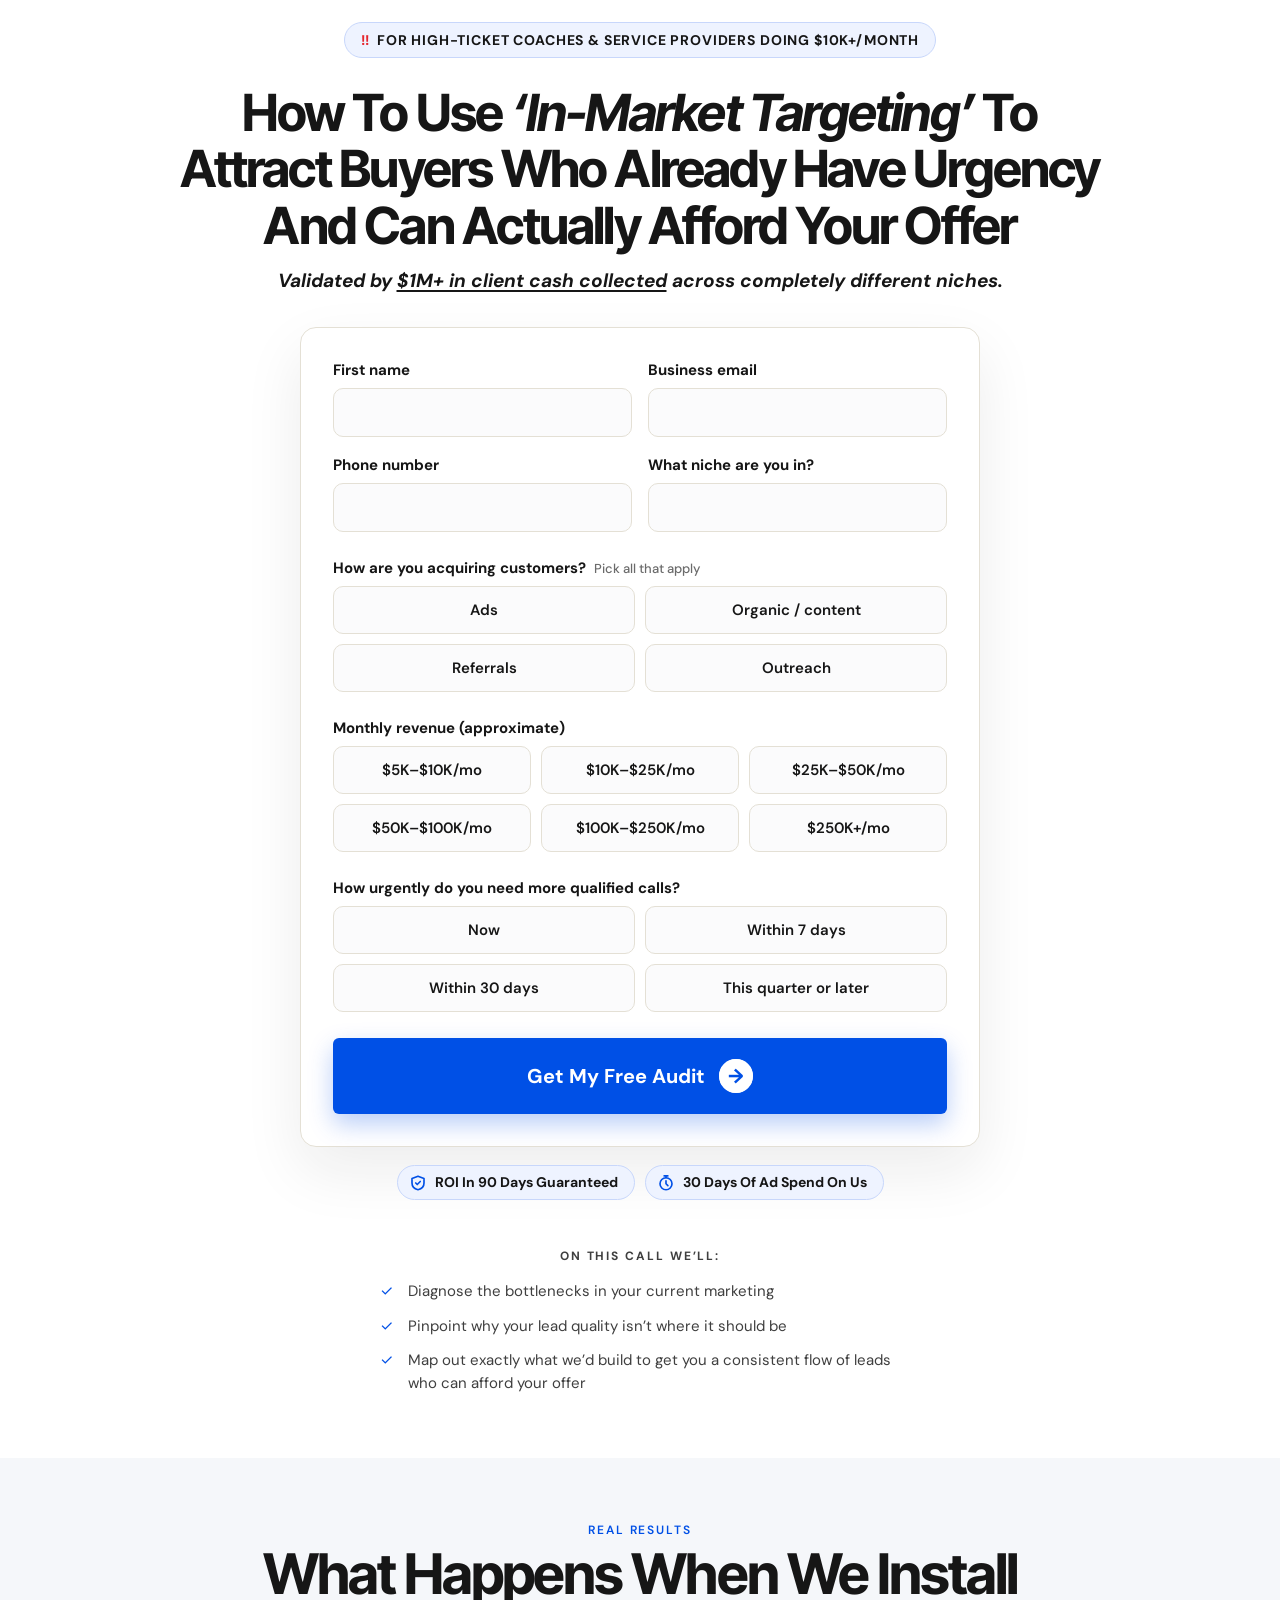
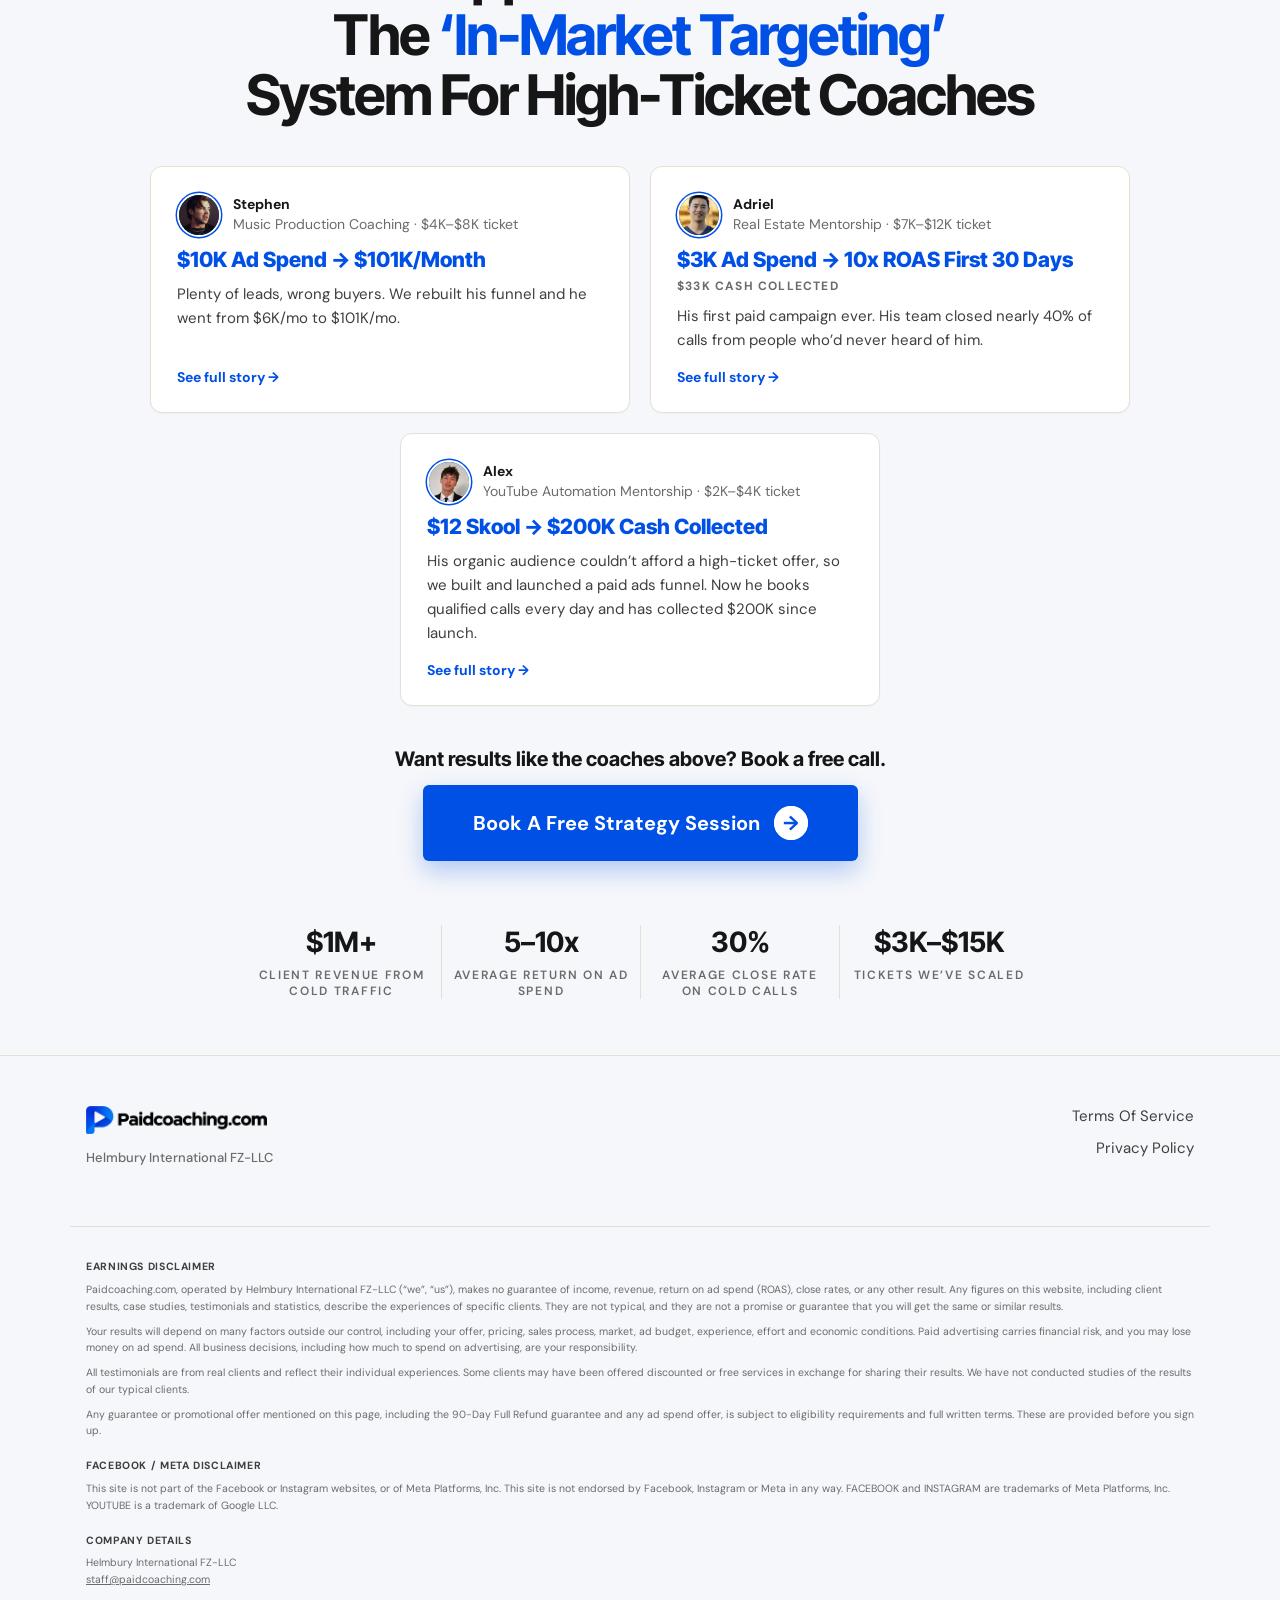
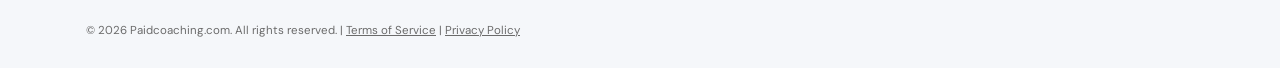
==== audit/index.html @ f78fe681 "New /audit page: headline + native audit form (webhook not wired yet), rest of main page below scrip" ====
<!doctype html>
<html lang="en">
<head>
  <meta charset="utf-8" />
  <meta name="viewport" content="width=device-width, initial-scale=1" />
  <title>Free Funnel Audit | Paidcoaching.com</title>
  <meta name="description" content="We build your entire paid ads funnel. You get calls that close like your organic leads. Your November ad spend is on us." />
  <meta property="og:type" content="website" />
  <meta property="og:url" content="https://www.paidcoaching.com/audit" />
  <meta property="og:site_name" content="Paidcoaching.com" />
  <meta property="og:title" content="Paidcoaching.com" />
  <meta property="og:description" content="We build your entire paid ads funnel. You get calls that close like your organic leads. Your November ad spend is on us." />
  <meta property="og:image" content="https://www.paidcoaching.com/assets/og-image.jpg" />
  <meta property="og:image:width" content="1200" />
  <meta property="og:image:height" content="630" />
  <meta name="twitter:card" content="summary_large_image" />
  <meta name="twitter:title" content="Paidcoaching.com" />
  <meta name="twitter:description" content="We build your entire paid ads funnel. You get calls that close like your organic leads. Your November ad spend is on us." />
  <meta name="twitter:image" content="https://www.paidcoaching.com/assets/og-image.jpg" />
  <link rel="icon" href="/favicon.ico" sizes="any" />
  <link rel="icon" type="image/png" sizes="32x32" href="/assets/favicon-32.png" />
  <link rel="icon" type="image/png" sizes="192x192" href="/assets/favicon-192.png" />
  <link rel="apple-touch-icon" href="/assets/apple-touch-icon.png" />
  <link rel="preconnect" href="https://fonts.googleapis.com" />
  <link rel="preconnect" href="https://fonts.gstatic.com" crossorigin />
  <link href="https://fonts.googleapis.com/css2?family=Figtree:wght@600;700;800;900&family=Inter:wght@400;500;600;700&display=swap" rel="stylesheet" />
  <link rel="stylesheet" href="/styles.css" />
  <link href="https://fonts.googleapis.com/css2?family=Inter+Tight:wght@600;700;800&family=DM+Sans:wght@400;500;600;700&display=swap" rel="stylesheet" />
  <link rel="stylesheet" href="/theme-modern.css" />
  <!-- Meta Pixel Code -->
  <script>
  !function(f,b,e,v,n,t,s)
  {if(f.fbq)return;n=f.fbq=function(){n.callMethod?
  n.callMethod.apply(n,arguments):n.queue.push(arguments)};
  if(!f._fbq)f._fbq=n;n.push=n;n.loaded=!0;n.version='2.0';
  n.queue=[];t=b.createElement(e);t.async=!0;
  t.src=v;s=b.getElementsByTagName(e)[0];
  s.parentNode.insertBefore(t,s)}(window, document,'script',
  'https://connect.facebook.net/en_US/fbevents.js');
  fbq('init', '1433431378940862');
  fbq('track', 'PageView');
  fbq('track', 'ViewContent');
  </script>
  <noscript><img height="1" width="1" style="display:none" src="https://www.facebook.com/tr?id=1433431378940862&ev=PageView&noscript=1"/></noscript>
  <!-- End Meta Pixel Code -->
</head>
<body>
  <div class="stars" aria-hidden="true"></div>


  <main>
    <!-- Hero -->
    <section class="hero section">
      <div class="container container--wide center">
        <span class="badge"><span class="badge__alert" aria-hidden="true">!!</span>For High-Ticket Coaches &amp; Service Providers Doing $10K+/Month</span>
        <h1 class="hero__title">
          How To Use <span class="accent">‘<span class="nowrap">In-Market</span> Targeting’</span> To Attract Buyers Who Already Have Urgency And Can Actually Afford Your&nbsp;Offer
        </h1>
        <p class="hero__sub">Validated by <span class="accent">$1M+ in client cash collected</span> across completely different niches.</p>
        <form class="audit-form" id="audit-form" novalidate>
          <div class="audit-form__grid">
            <label class="field"><span class="field__label">First name</span><input type="text" name="first_name" autocomplete="given-name" required /></label>
            <label class="field"><span class="field__label">Business email</span><input type="email" name="email" autocomplete="email" required /></label>
            <label class="field"><span class="field__label">Phone number</span><input type="tel" name="phone" autocomplete="tel" required /></label>
            <label class="field"><span class="field__label">What niche are you in?</span><input type="text" name="niche" required /></label>
          </div>

          <fieldset class="field field--choices" data-required="checkbox">
            <legend class="field__label">How are you acquiring customers? <span class="field__hint">Pick all that apply</span></legend>
            <div class="choices">
              <label class="choice"><input type="checkbox" name="acquisition" value="Ads" /><span>Ads</span></label>
              <label class="choice"><input type="checkbox" name="acquisition" value="Organic / content" /><span>Organic / content</span></label>
              <label class="choice"><input type="checkbox" name="acquisition" value="Referrals" /><span>Referrals</span></label>
              <label class="choice"><input type="checkbox" name="acquisition" value="Outreach" /><span>Outreach</span></label>
            </div>
          </fieldset>

          <fieldset class="field field--choices" data-required="radio">
            <legend class="field__label">Monthly revenue (approximate)</legend>
            <div class="choices choices--3">
              <label class="choice"><input type="radio" name="monthly_revenue" value="$5K–$10K/mo" /><span>$5K–$10K/mo</span></label>
              <label class="choice"><input type="radio" name="monthly_revenue" value="$10K–$25K/mo" /><span>$10K–$25K/mo</span></label>
              <label class="choice"><input type="radio" name="monthly_revenue" value="$25K–$50K/mo" /><span>$25K–$50K/mo</span></label>
              <label class="choice"><input type="radio" name="monthly_revenue" value="$50K–$100K/mo" /><span>$50K–$100K/mo</span></label>
              <label class="choice"><input type="radio" name="monthly_revenue" value="$100K–$250K/mo" /><span>$100K–$250K/mo</span></label>
              <label class="choice"><input type="radio" name="monthly_revenue" value="$250K+/mo" /><span>$250K+/mo</span></label>
            </div>
          </fieldset>

          <fieldset class="field field--choices" data-required="radio">
            <legend class="field__label">How urgently do you need more qualified calls?</legend>
            <div class="choices">
              <label class="choice"><input type="radio" name="urgency" value="Now" /><span>Now</span></label>
              <label class="choice"><input type="radio" name="urgency" value="Within 7 days" /><span>Within 7 days</span></label>
              <label class="choice"><input type="radio" name="urgency" value="Within 30 days" /><span>Within 30 days</span></label>
              <label class="choice"><input type="radio" name="urgency" value="This quarter or later" /><span>This quarter or later</span></label>
            </div>
          </fieldset>

          <p class="audit-form__error" role="alert" hidden></p>
          <button class="cta audit-form__submit" type="submit">Get My Free Audit <span class="cta__arrow">→</span></button>
        </form>
        <div class="audit-done" id="audit-done" hidden>
          <span class="promise__icon" aria-hidden="true"><svg viewBox="0 0 24 24"><path d="M20 6 9 17l-5-5"/></svg></span>
          <h2 class="h2">Got it, thanks!</h2>
          <p class="lead">We’ve received your answers and will be in touch shortly.</p>
        </div>

        <div class="pill-row">
          <p class="guarantee-pill"><svg viewBox="0 0 24 24" aria-hidden="true"><path d="M12 3 4 6v6c0 5 3.5 8 8 9 4.5-1 8-4 8-9V6z"/><path d="m9 12 2 2 4-4"/></svg><span>ROI In 90 Days Guaranteed</span></p>
          <p class="guarantee-pill"><svg viewBox="0 0 24 24" aria-hidden="true"><circle cx="12" cy="13" r="8"/><path d="M12 9v4l2.5 2.5M9.5 2.5h5M12 2.5V5"/></svg><span>30 Days Of Ad Spend On Us</span></p>
        </div>
        <div class="oncall">
          <p class="oncall__title">On This Call We’ll:</p>
          <ul>
            <li>Diagnose the bottlenecks in your current marketing</li>
            <li>Pinpoint why your lead quality isn’t where it should be</li>
            <li>Map out exactly what we’d build to get you a consistent flow of leads who can afford your offer</li>
          </ul>
        </div>
      </div>
    </section>

    <!-- Client results: summary cards, full story opens in a popup -->
    <section class="section">
      <div class="container center">
        <p class="eyebrow eyebrow--blue">Real Results</p>
        <h2 class="h2" style="text-wrap: balance">What Happens When We Install The <span class="accent">‘<span class="nowrap">In-Market</span> Targeting’</span> System For High-Ticket Coaches</h2>
        <div class="stories" id="results"></div>
        <p class="hero__ask">Want results like the coaches above? Book a free call.</p>
        <a class="cta js-cta" href="#apply">Book A Free Strategy Session <span class="cta__arrow">→</span></a>
      </div>
    </section>

    <!-- Proof numbers -->
    <section class="section section--stats">
      <div class="container center">
        <div class="team-stats team-stats--bottom">
          <div><strong>$1M+</strong><span>Client revenue from cold traffic</span></div>
          <div><strong>5–10x</strong><span>Average return on ad spend</span></div>
          <div><strong>30%</strong><span>Average close rate on cold calls</span></div>
          <div><strong>$3K–$15K</strong><span>Tickets we’ve scaled</span></div>
        </div>
      </div>
    </section>
  </main>

  <footer class="footer">
    <div class="container container--wide footer__inner">
      <div class="footer__brand">
        <a class="brand" href="/">
          <img class="brand__logo" src="/assets/logo.png" alt="Paidcoaching.com" width="776" height="120" />
        </a>
        <p class="footer__company">Helmbury International FZ-LLC</p>
      </div>
      <nav class="footer__links">
        <a href="/tos">Terms Of Service</a>
        <a href="/pp">Privacy Policy</a>
      </nav>
    </div>
    <div class="container container--wide footer__legal">
      <h4>Earnings Disclaimer</h4>
      <p>Paidcoaching.com, operated by Helmbury International FZ-LLC (“we”, “us”), makes no guarantee of income, revenue, return on ad spend (ROAS), close rates, or any other result. Any figures on this website, including client results, case studies, testimonials and statistics, describe the experiences of specific clients. They are not typical, and they are not a promise or guarantee that you will get the same or similar results.</p>
      <p>Your results will depend on many factors outside our control, including your offer, pricing, sales process, market, ad budget, experience, effort and economic conditions. Paid advertising carries financial risk, and you may lose money on ad spend. All business decisions, including how much to spend on advertising, are your responsibility.</p>
      <p>All testimonials are from real clients and reflect their individual experiences. Some clients may have been offered discounted or free services in exchange for sharing their results. We have not conducted studies of the results of our typical clients.</p>
      <p>Any guarantee or promotional offer mentioned on this page, including the 90-Day Full Refund guarantee and any ad spend offer, is subject to eligibility requirements and full written terms. These are provided before you sign up.</p>
      <h4>Facebook / Meta Disclaimer</h4>
      <p>This site is not part of the Facebook or Instagram websites, or of Meta Platforms, Inc. This site is not endorsed by Facebook, Instagram or Meta in any way. FACEBOOK and INSTAGRAM are trademarks of Meta Platforms, Inc. YOUTUBE is a trademark of Google LLC.</p>
      <h4>Company details</h4>
      <p>Helmbury International FZ-LLC<br /><a href="mailto:staff@paidcoaching.com">staff@paidcoaching.com</a></p>
    </div>
    <p class="container container--wide footer__copy">© <span id="year">2026</span> Paidcoaching.com. All rights reserved. | <a href="/tos">Terms of Service</a> | <a href="/pp">Privacy Policy</a></p>
  </footer>

  <!-- Client story popup -->
  <div class="story-modal" id="story-modal" aria-hidden="true" role="dialog" aria-label="Client story">
    <div class="story-modal__panel">
      <button class="story-modal__close" type="button" aria-label="Close">✕</button>
      <div class="story-modal__body" id="story-body"></div>
    </div>
  </div>

  <script src="/script.js"></script>
  <script src="/audit/audit.js"></script>
</body>
</html>
---- styles.css ----
:root {
  /* Colourway */
  --blue: #0050e6;     /* Logo blue  – accents, buttons, highlights */
  --mist: #f7f3e3;     /* Ivory Mist – cards and panels */
  --platinum: #ecf0f1; /* Platinum   – rows, secondary surfaces, footer */
  --ivory: #fffcf5;    /* page background (warm ivory) */
  --black: #111111;
  --white: #ffffff;

  --text: var(--black);
  --muted: rgba(17, 17, 17, 0.72);
  --muted-2: rgba(17, 17, 17, 0.86);
  --line: rgba(17, 17, 17, 0.1);
  --line-2: rgba(17, 17, 17, 0.16);
  --radius: 18px;
  --heading: "Figtree", system-ui, sans-serif;
  --body: "Inter", system-ui, sans-serif;
}

* { box-sizing: border-box; }
html { scroll-behavior: smooth; }
body {
  margin: 0;
  font-family: var(--body);
  color: var(--text);
  background:
    radial-gradient(1200px 900px at 100% 85%, rgba(236, 240, 241, 0.9), transparent 60%),
    var(--ivory);
  background-attachment: fixed;
  -webkit-font-smoothing: antialiased;
  overflow-x: hidden;
}
img { max-width: 100%; display: block; }
a { color: inherit; text-decoration: none; }
h1, h2, h3 { font-family: var(--heading); margin: 0; letter-spacing: -0.01em; }
p { margin: 0; }

.stars { position: fixed; inset: 0; pointer-events: none; z-index: 0; }
.stars span { position: absolute; width: 2px; height: 2px; border-radius: 50%; background: rgba(0, 80, 230, 0.18); }
main, .footer { position: relative; z-index: 1; }

.container { width: 100%; max-width: 1110px; margin: 0 auto; padding: 0 16px; }
.container--wide { max-width: 1140px; }
.container--mid { max-width: 870px; }
.container--narrow { max-width: 652px; }
.center { text-align: center; }
.accent { color: var(--blue); }

.section { padding: 64px 0 56px; }
.h2 { font-size: clamp(32px, 5vw, 56px); font-weight: 800; line-height: 1.08; }
.lead { color: var(--muted); font-size: 17px; line-height: 1.6; max-width: 760px; margin: 18px auto 0; }

/* Top bar */
.topbar { position: relative; z-index: 2; background: var(--white); color: var(--black); border-bottom: 1px solid var(--line); }
.topbar__inner { max-width: 1140px; margin: 0 auto; padding: 18px 16px; display: flex; align-items: center; justify-content: space-between; gap: 16px; }
.brand { display: inline-flex; align-items: center; gap: 10px; font-weight: 500; font-size: 18px; }
.brand__logo { height: 32px; width: auto; }
.footer .brand__logo { height: 28px; }
.brand__icon { width: 22px; height: 24px; border-radius: 5px; background: var(--blue); display: grid; place-items: center; flex: none; }
.brand__icon svg { width: 14px; height: 14px; fill: var(--white); }
.rating { display: flex; align-items: center; gap: 10px; font-size: 14px; font-weight: 500; }
.stars-row { color: var(--blue); letter-spacing: 1px; font-size: 18px; }

/* Buttons */
.cta {
  display: inline-flex; align-items: center; gap: 14px;
  margin-top: 36px; padding: 22px 36px;
  background: var(--blue);
  color: var(--white); font-family: var(--heading); font-weight: 700; font-size: 18px;
  border-radius: 8px; border: 2px solid var(--black);
  box-shadow: 4px 4px 0 var(--black);
  transition: transform 0.15s ease, box-shadow 0.15s ease;
}
.cta:hover { transform: translate(-2px, -2px); box-shadow: 6px 6px 0 var(--black); }
.cta__arrow { font-size: 20px; line-height: 1; }
.cta--white { background: var(--white); color: var(--black); margin-top: 32px; }

/* Hero */
.hero { padding-top: 48px; }
.badge { display: inline-block; background: var(--blue); color: var(--white); padding: 10px 14px; border-radius: 4px; font-family: var(--heading); font-weight: 700; font-size: 16px; }
.hero__title { margin: 28px auto 0; font-size: clamp(32px, 4.6vw, 54px); font-weight: 800; line-height: 1.12; max-width: 980px; text-wrap: balance; }
.ticks { list-style: none; padding: 0; margin: 40px auto 0; max-width: 920px; display: flex; flex-wrap: wrap; justify-content: center; gap: 18px 42px; color: var(--muted-2); font-size: 18px; }
.ticks li { display: inline-flex; align-items: center; gap: 14px; }
.ticks li::before { content: "✓"; display: grid; place-items: center; width: 22px; height: 22px; border-radius: 50%; background: var(--blue); color: var(--white); font-size: 12px; font-weight: 700; }

.hero__sub { max-width: 760px; margin: 20px auto 0; font-size: 19px; line-height: 1.55; color: var(--muted-2); }
.hero__offer { display: flex; flex-wrap: wrap; justify-content: center; align-items: center; gap: 10px; margin-top: 36px; }
.hero__offer .cohort { margin: 0; }
.hero__offer + .vsl { margin-top: 20px; }
.bonus { margin: 0; padding: 10px 18px; border-radius: 999px; background: var(--blue); color: var(--white); font-size: 15px; font-weight: 500; }
.bonus strong { font-weight: 800; }
.cohort { display: inline-flex; align-items: center; gap: 10px; margin: 40px auto 0; padding: 10px 18px; border: 1.5px solid var(--blue); border-radius: 999px; background: var(--white); color: var(--black); font-weight: 700; font-size: 15px; }
.cohort__dot { width: 9px; height: 9px; border-radius: 50%; background: var(--blue); box-shadow: 0 0 0 4px rgba(0, 80, 230, 0.18); animation: cohort-pulse 1.6s ease-in-out infinite; }
@keyframes cohort-pulse { 50% { box-shadow: 0 0 0 7px rgba(0, 80, 230, 0); } }
.cohort + .vsl { margin-top: 20px; }
.vsl { position: relative; max-width: 790px; margin: 48px auto 0; aspect-ratio: 16 / 9; border-radius: 14px; overflow: hidden; background: var(--platinum) center/cover; border: 2px solid var(--black); box-shadow: 0 30px 80px rgba(17, 17, 17, 0.15); }
.vsl video { width: 100%; height: 100%; object-fit: cover; display: block; }
.vsl__overlay {
  position: absolute; left: 50%; top: 50%; transform: translate(-50%, -50%);
  width: min(356px, 70%); padding: 22px 16px 8px;
  display: flex; flex-direction: column; align-items: center; gap: 8px;
  background: rgba(0, 80, 230, 0.92); border: 2px solid var(--white); border-radius: 4px;
  color: var(--white); font-family: Arial, Helvetica, sans-serif; font-weight: 700; cursor: pointer;
}
.vsl__overlay-title { font-size: clamp(15px, 2.4vw, 21px); }
.vsl__overlay-cta { font-size: clamp(16px, 2.6vw, 22px); }
.vsl__icon { width: clamp(56px, 13vw, 100px); height: auto; color: var(--white); }
.vsl.is-unmuted .vsl__overlay { display: none; }
.vsl--embed { aspect-ratio: auto; background: #000; }
.vsl--embed vturb-smartplayer { max-width: none !important; }
.vsl--embed .thumbnail { padding-top: 56.25% !important; }

/* Desktop hero: 3-line headline and everything (incl. button) above the fold */
@media (min-width: 761px) {
  .hero { padding-top: 22px; padding-bottom: 40px; }
  .hero .badge { font-size: 14px; padding: 7px 12px; }
  .hero__title { margin-top: 26px; max-width: 1120px; font-size: clamp(36px, 4vw, 56px); line-height: 1.1; }
  .hero__sub { margin-top: 14px; max-width: 940px; font-size: 19px; line-height: 1.5; }
  .hero__offer { margin-top: 14px; }
  .bonus { padding: 7px 16px; font-size: 14px; }
  .hero .hero__offer + .vsl { margin-top: 16px; }
  .hero .hero__sub + .vsl { margin-top: 32px; }
  .hero .vsl { width: min(980px, max(330px, calc((100svh - 555px) * 16 / 9))); max-width: 100%; box-shadow: 0 18px 50px rgba(17, 17, 17, 0.12); }
  .hero .cta { margin-top: 16px; padding: 15px 30px; font-size: 17px; }
}

/* Hero guarantee + "on this call" */
@media (min-width: 761px) { .guarantee { max-width: none; white-space: nowrap; } }
.guarantee { display: flex; width: fit-content; align-items: center; gap: 10px; max-width: 760px; margin: 18px auto 0; padding: 10px 18px; border: 1px solid rgba(0, 80, 230, 0.35); border-radius: 999px; background: var(--mist); font-size: 14px; line-height: 1.4; color: var(--black); text-align: left; }
.guarantee strong { font-weight: 800; }
.guarantee__plus { color: var(--muted); font-weight: 700; }
.guarantee svg { flex: none; width: 18px; height: 18px; fill: none; stroke: var(--blue); stroke-width: 2; stroke-linecap: round; stroke-linejoin: round; }
.oncall { max-width: 680px; margin: 22px auto 0; padding: 22px 28px; background: var(--white); border: 1px solid var(--line-2); border-radius: 14px; box-shadow: 6px 6px 0 rgba(0, 80, 230, 0.12); text-align: left; }
.oncall__title { text-align: center; font-size: 13px; font-weight: 700; letter-spacing: 0.14em; text-transform: uppercase; color: var(--muted); margin-bottom: 14px; }
.oncall ul { list-style: none; margin: 0; padding: 0; display: grid; gap: 10px; }
.oncall li { position: relative; padding-left: 28px; font-size: 16px; line-height: 1.5; color: var(--muted-2); }
.oncall li::before { content: "✓"; position: absolute; left: 0; top: 0; color: var(--blue); font-weight: 800; }
@media (max-width: 760px) {
  .hero .badge { white-space: normal; max-width: 100%; line-height: 1.35; }
  .guarantee { border-radius: 999px; padding: 8px 11px; gap: 4px; font-size: min(12.5px, 2.6vw); line-height: 1.3; letter-spacing: -0.015em; margin-top: 14px; max-width: 100%; white-space: nowrap; }
  .guarantee svg { width: min(15px, 3.6vw); height: min(15px, 3.6vw); }
}
@media (max-width: 380px) {
  .guarantee { padding: 7px 9px; gap: 3px; }
  .oncall { padding: 18px 16px; margin-top: 16px; }
  .oncall li { font-size: 14px; }
}

/* Client results: summary cards */
.stories { display: grid; grid-template-columns: 1fr 1fr; gap: 20px; max-width: 980px; margin: 40px auto 0; }
.story { display: flex; flex-direction: column; align-items: flex-start; gap: 10px; padding: 26px; text-align: left; font: inherit; color: inherit; background: var(--mist); border: 1px solid var(--line-2); border-top: 3px solid var(--blue); border-radius: 16px; cursor: pointer; transition: transform 0.15s ease, box-shadow 0.15s ease; }
.story:hover { transform: translateY(-3px); box-shadow: 0 16px 40px rgba(17, 17, 17, 0.1); }
.story__head { display: flex; align-items: center; gap: 12px; }
.story__pfp { position: relative; flex: none; width: 44px; height: 44px; border-radius: 50%; overflow: hidden; display: grid; place-items: center; background: var(--blue); color: var(--white); font-family: var(--heading); font-weight: 800; border: 2px solid var(--white); box-shadow: 0 0 0 1.5px var(--blue); }
.story__pfp img { position: absolute; inset: 0; width: 100%; height: 100%; object-fit: cover; }
.story__who { line-height: 1.4; }
.story__who { font-size: 14px; color: var(--muted); }
.story__who strong { color: var(--black); font-weight: 700; }
.story__metric { font-family: var(--heading); font-size: 26px; font-weight: 800; line-height: 1.2; color: var(--blue); }
.story__sub { margin-top: -4px; font-size: 12px; font-weight: 700; letter-spacing: 0.1em; text-transform: uppercase; color: var(--muted); }
.story__blurb { font-size: 15px; line-height: 1.6; color: var(--muted-2); }
.story__more { margin-top: auto; padding-top: 6px; font-size: 14px; font-weight: 700; color: var(--blue); }
.story:hover .story__more { text-decoration: underline; }

/* Client story popup */
.story-modal { position: fixed; inset: 0; z-index: 90; display: grid; place-items: center; padding: 24px; background: rgba(17, 17, 17, 0.6); backdrop-filter: blur(4px); visibility: hidden; opacity: 0; transition: opacity 0.2s ease, visibility 0.2s; }
.story-modal.is-open { visibility: visible; opacity: 1; }
.story-modal__panel { position: relative; width: min(1040px, 100%); max-height: 92vh; overflow-y: auto; background: var(--mist); border-radius: 18px; box-shadow: 0 30px 80px rgba(17, 17, 17, 0.35); }
.story-modal__close { position: sticky; top: 12px; float: right; margin: 12px 12px 0 0; z-index: 2; width: 38px; height: 38px; border-radius: 50%; border: 0; background: var(--black); color: var(--white); font-size: 16px; cursor: pointer; }
.story-modal__body .result { padding: 40px; text-align: center; }
.story-modal__body .result .cta { margin-top: 30px; }
@media (max-width: 760px) {
  .stories { grid-template-columns: 1fr; gap: 14px; margin-top: 28px; }
  .story { padding: 20px 18px; }
  .story__metric { font-size: 22px; }
  .story__blurb { font-size: 14px; }
  .story-modal { padding: 0; }
  .story-modal__panel { max-height: 100%; height: 100%; border-radius: 0; }
  .story-modal__body .result { padding: 20px 16px 28px; }
}

/* Paid vs organic results */
.results { display: grid; gap: 28px; margin: 52px auto 0; max-width: 1040px; }
.result { padding: 40px; }
.result__pill { display: inline-block; padding: 12px 24px; border: 1.5px solid var(--blue); border-radius: 999px; color: var(--blue); background: var(--white); font-size: 19px; font-weight: 800; }
.result__tags { list-style: none; padding: 0; margin: 16px 0 0; display: flex; flex-wrap: wrap; justify-content: center; gap: 8px; }
.result__tags li { padding: 6px 12px; border-radius: 999px; background: var(--white); border: 1px solid var(--line-2); font-size: 13px; font-weight: 600; }
.result__pair { display: grid; grid-template-columns: 1fr 1fr; gap: 14px; margin-top: 30px; }
.result__side { display: flex; flex-direction: column; gap: 12px; }
.result__text { flex: 1; margin: 0; padding: 18px 20px; text-align: left; background: var(--white); border: 1px solid var(--line-2); border-radius: 12px; color: var(--muted-2); font-size: 15px; line-height: 1.65; }
.result__text strong { color: var(--black); }
.result__img { position: relative; margin: 0; aspect-ratio: 16 / 10; border-radius: 12px; overflow: hidden; background: linear-gradient(135deg, var(--platinum), var(--white)); border: 1px solid var(--line-2); display: grid; place-items: center; }
.result__img img { position: absolute; inset: 0; width: 100%; height: 100%; object-fit: cover; }
.result__img figcaption { color: var(--muted); font-size: 13px; padding: 0 24px; }
.result__img img + figcaption { display: none; }
.result__label { position: absolute; top: 12px; left: 12px; z-index: 1; padding: 5px 11px; border-radius: 999px; font-size: 11px; font-weight: 800; letter-spacing: 0.12em; text-transform: uppercase; }
.result__label--organic { background: var(--black); color: var(--white); box-shadow: 0 0 0 1px rgba(255, 255, 255, 0.45); }
.result__label--paid { background: var(--blue); color: var(--white); }
.equation { display: flex; flex-wrap: nowrap; justify-content: center; align-items: center; gap: 12px; margin-top: 30px; }
.equation__op { color: var(--muted); font-size: 22px; font-weight: 700; }
.equation__arrow { color: var(--blue); font-size: 28px; margin: 0 4px; }
.stat { display: grid; gap: 4px; padding: 14px 22px; border-radius: 12px; min-width: 140px; }
.stat strong { font-family: var(--heading); font-size: 22px; font-weight: 800; }
.stat span { font-size: 13px; }
.stat--in { background: var(--black); color: var(--white); }
.stat--in span { color: rgba(255, 255, 255, 0.7); }
.stat--out { background: var(--white); border: 1.5px solid var(--blue); color: var(--blue); padding: 18px 26px; }
.stat--out strong { font-size: 30px; }
.stat--out span { color: var(--muted); }
.stat--main { background: var(--blue); color: var(--white); box-shadow: 0 12px 30px rgba(0, 80, 230, 0.3); }
.stat--main span { color: rgba(255, 255, 255, 0.85); }

/* Panels & cards */
.panel { background: var(--mist); border: 1px solid var(--line-2); border-radius: 22px; }
.card { position: relative; text-align: left; background: var(--mist); border: 1px solid var(--line-2); border-radius: var(--radius); padding: 36px; }
.card--glow::before { content: ""; position: absolute; top: -1px; left: 22%; right: 22%; height: 2px; background: linear-gradient(90deg, transparent, var(--blue), transparent); }
.card h3 { font-size: 22px; font-weight: 700; line-height: 1.3; }
.card p { color: var(--muted); font-size: 15px; line-height: 1.75; margin-top: 12px; }
.grid-2 { display: grid; grid-template-columns: 1fr 1fr; gap: 24px; margin-top: 60px; }

/* Why organic offers fail + 3-step process (one panel) */
.why { margin: 44px auto 0; padding: 0; overflow: hidden; text-align: left; }
.why__reasons { list-style: none; margin: 0; padding: 0; display: grid; grid-template-columns: repeat(3, 1fr); border-bottom: 1px solid var(--line-2); }
.why__reasons li { padding: 28px 28px 26px; font-size: 15px; font-weight: 600; line-height: 1.5; color: var(--black); }
.why__reasons li + li { border-left: 1px solid var(--line-2); }
.why__reasons span { display: block; margin-bottom: 10px; font-family: var(--heading); font-size: 26px; font-weight: 800; color: var(--blue); }
.why__bridge { padding: 22px 32px; text-align: center; font-size: 16px; line-height: 1.6; color: var(--muted-2); border-bottom: 1px solid var(--line-2); }
.why__bridge strong { color: var(--blue); }
.why__process { padding: 32px 36px 12px; }
.why__process .eyebrow { margin-bottom: 22px; }
.steps { list-style: none; margin: 0; padding: 0; }
.steps li { position: relative; display: flex; gap: 20px; padding-bottom: 26px; }
.steps li:not(:last-child)::before { content: ""; position: absolute; left: 17px; top: 40px; bottom: 4px; width: 2px; background: var(--line-2); }
.steps__n { flex: none; display: grid; place-items: center; width: 36px; height: 36px; border-radius: 50%; background: var(--blue); color: var(--white); font-family: var(--heading); font-weight: 800; }
.steps h3 { font-size: 19px; font-weight: 800; margin: 6px 0 8px; }
.steps p { font-size: 15px; line-height: 1.7; color: var(--muted-2); }
.why__result { padding: 20px 32px; background: var(--blue); color: var(--white); text-align: center; font-size: 17px; font-weight: 500; line-height: 1.5; }
.why__result strong { font-family: var(--heading); font-weight: 800; }

/* Chart */
.chart { margin: 52px auto 0; max-width: 940px; padding: 24px 24px 20px; }
.chart__scroll { overflow-x: auto; }
.chart svg { width: 100%; min-width: 620px; height: auto; display: block; font-family: var(--body); }
.chart__note { color: var(--muted); font-size: 12px; margin-top: 12px; }
.chart__steps { display: none; }

/* Comparison */
.compare { position: relative; display: grid; grid-template-columns: 1fr 1fr; gap: 24px; text-align: left; }
.compare__col { border-radius: 22px; padding: 36px; border: 1px solid var(--line-2); }
.compare__col--without { background: var(--platinum); }
.compare__col--with { background: var(--black); color: var(--white); border: 2px solid var(--blue); }
.compare__head { display: flex; gap: 16px; align-items: flex-start; padding-bottom: 24px; border-bottom: 1px solid var(--line-2); margin-bottom: 24px; }
.compare__col--with .compare__head { border-color: rgba(255, 255, 255, 0.14); }
.compare__head h3 { font-size: 22px; font-weight: 800; line-height: 1.2; }
.compare__icon { flex: none; width: 48px; height: 48px; border-radius: 10px; display: grid; place-items: center; font-size: 20px; }
.compare__icon--x { background: var(--white); color: var(--muted); border: 1px solid var(--line-2); }
.compare__icon--check { background: var(--blue); color: var(--white); }
.eyebrow { font-size: 12px; font-weight: 600; letter-spacing: 0.1em; text-transform: uppercase; color: var(--muted); margin-bottom: 6px; }
.eyebrow--blue { color: var(--blue); }
.compare__vs { position: absolute; left: 50%; top: 50%; transform: translate(-50%, -50%); width: 64px; height: 64px; border-radius: 50%; background: var(--blue); color: var(--white); display: grid; place-items: center; font-family: var(--heading); font-weight: 800; font-size: 18px; box-shadow: 0 0 0 6px var(--ivory); z-index: 1; }

.rows { list-style: none; padding: 0; margin: 0; display: grid; gap: 12px; }
.rows li { display: flex; align-items: center; gap: 14px; padding: 13px 18px; background: var(--white); border: 1px solid var(--line); border-radius: 8px; font-size: 15px; color: var(--muted-2); }
.rows li::before { flex: none; width: 20px; height: 20px; border-radius: 50%; display: grid; place-items: center; font-size: 11px; font-weight: 700; }
.rows--check li::before { content: "✓"; background: var(--blue); color: var(--white); }
.rows--x li::before { content: "✕"; background: var(--platinum); color: var(--black); font-size: 9px; }
.compare__col--with .rows li { background: rgba(255, 255, 255, 0.06); border-color: rgba(255, 255, 255, 0.1); color: rgba(255, 255, 255, 0.9); }

.types .card { display: flex; flex-direction: column; }
.types .card .rows { margin-top: auto; padding-top: 40px; }

/* Pain points */
.num { display: inline-grid; place-items: center; width: 42px; height: 42px; border-radius: 8px; background: var(--blue); color: var(--white); font-weight: 700; margin-bottom: 30px; }
.pains .card h3 { font-size: 21px; }

/* Coaches */
.coaches { margin-top: 50px; }
.coach { padding: 36px; text-align: left; display: flex; flex-direction: column; }
.coach__top { display: flex; align-items: center; gap: 22px; padding-bottom: 24px; border-bottom: 1px solid var(--line-2); margin-bottom: 22px; }
.coach__avatar { position: relative; flex: none; width: 96px; height: 96px; border-radius: 50%; overflow: hidden; border: 3px solid var(--blue); background: var(--blue); color: var(--white); display: grid; place-items: center; font-family: var(--heading); font-weight: 800; font-size: 28px; }
.coach__avatar img { position: absolute; inset: 0; width: 100%; height: 100%; object-fit: cover; }
.coach__name { color: var(--blue); font-family: var(--heading); font-weight: 800; font-size: 24px; }
.coach__role { display: inline-block; margin-top: 8px; padding: 4px 10px; border-radius: 999px; background: var(--black); color: var(--white); font-size: 12px; font-weight: 700; letter-spacing: 0.12em; text-transform: uppercase; }
.coach__bio { flex: 1; }
.team-stats { display: grid; grid-template-columns: repeat(4, 1fr); margin-top: 24px; padding: 28px 12px; }
.team-stats > div { padding: 0 10px; border-left: 1px solid var(--line-2); }
.team-stats > div:first-child { border-left: 0; }
.team-stats strong { display: block; font-family: var(--heading); font-size: 28px; font-weight: 800; color: var(--blue); }
.team-stats span { display: block; margin-top: 8px; font-size: 12px; font-weight: 600; letter-spacing: 0.1em; text-transform: uppercase; color: var(--muted); }
.coach--team { max-width: 820px; margin: 44px auto 0; }
.coach__avatars { display: flex; flex: none; }
.coach__avatars .coach__avatar + .coach__avatar { margin-left: -22px; box-shadow: 0 0 0 4px var(--mist); }
.coach--team + .team-stats { max-width: 820px; margin-left: auto; margin-right: auto; }
.coach__bio p { color: var(--muted-2); font-size: 16px; line-height: 1.75; margin-bottom: 10px; }
.coach__stats { display: grid; grid-template-columns: 1fr 1fr; text-align: center; border-top: 1px solid var(--line-2); margin-top: 18px; padding-top: 28px; }
.coach__stats strong { display: block; font-family: var(--heading); font-size: 30px; font-weight: 800; }
.coach__stats span { display: block; margin-top: 10px; font-size: 12px; font-weight: 600; letter-spacing: 0.12em; text-transform: uppercase; color: var(--muted); }

/* Final CTA */
.section--final { padding-top: 80px; padding-bottom: 80px; }
.final { text-align: center; border-radius: 22px; padding: 80px 24px; background: var(--blue); color: var(--white); border: 2px solid var(--black); box-shadow: 8px 8px 0 var(--black); }
.final h2 { font-size: clamp(38px, 6vw, 62px); font-weight: 800; }
.final p { margin-top: 18px; font-size: 19px; color: rgba(255, 255, 255, 0.92); }

/* Footer */
.footer { border-top: 1px solid var(--line-2); padding: 50px 0 30px; background: var(--platinum); }
.footer__inner { display: flex; justify-content: space-between; align-items: flex-start; gap: 24px; }
.brand--light .brand__name { font-weight: 400; }
.brand--light b { font-weight: 600; }
.footer__company { margin-top: 10px; color: var(--muted); font-size: 13px; font-weight: 500; }
.footer__links { display: grid; gap: 12px; text-align: right; }
.footer__links a { color: var(--muted-2); font-size: 15px; }
.footer__links a:hover { color: var(--blue); }
.footer__legal { margin-top: 60px; padding-top: 32px; border-top: 1px solid var(--line-2); color: var(--muted); font-size: 10.5px; line-height: 1.6; }
.footer__legal h4 { margin: 18px 0 6px; font-family: var(--body); font-size: 10.5px; font-weight: 700; letter-spacing: 0.06em; text-transform: uppercase; color: var(--muted-2); }
.footer__legal h4:first-child { margin-top: 0; }
.footer__legal p + p { margin-top: 8px; }
.footer__legal a, .footer__copy a { color: inherit; text-decoration: underline; }
.footer__copy { color: var(--muted); font-size: 11.5px; margin-top: 34px; }

/* Application form popup */
.tf-modal { position: fixed; inset: 0; z-index: 100; display: grid; place-items: center; padding: 24px; background: rgba(17, 17, 17, 0.6); backdrop-filter: blur(4px); visibility: hidden; opacity: 0; transition: opacity 0.2s ease, visibility 0.2s; }
.tf-modal.is-open { visibility: visible; opacity: 1; }
.tf-modal__panel { position: relative; width: min(900px, 100%); height: min(680px, 100%); background: var(--white); border-radius: 16px; overflow: hidden; box-shadow: 0 30px 80px rgba(17, 17, 17, 0.35); }
.tf-modal__form, .tf-modal__form > div, .tf-modal__form .tf-v1-widget, .tf-modal__form iframe { width: 100% !important; height: 100% !important; }
.tf-modal__form iframe { display: block; }
.tf-modal__close { position: absolute; top: 12px; right: 12px; z-index: 2; width: 38px; height: 38px; border-radius: 50%; border: 0; background: var(--black); color: var(--white); font-size: 16px; cursor: pointer; }
@media (max-width: 760px) { .tf-modal { padding: 0; } .tf-modal__panel { width: 100%; height: 100%; border-radius: 0; } }
/* PC: bigger popup so the Calendly step inside the Typeform has room */
@media (min-width: 761px) { .tf-modal { padding: 2vh 2vw; } .tf-modal__panel { width: min(1240px, 96vw); height: min(960px, 96vh); } }

/* Legal pages */
.legal { max-width: 760px; }
.legal h1 { font-size: clamp(34px, 5vw, 48px); font-weight: 800; }
.legal__updated { color: var(--muted); font-size: 14px; margin: 10px 0 36px; }
.legal h2 { font-size: 21px; font-weight: 800; margin: 40px 0 12px; }
.legal h3 { font-size: 17px; font-weight: 800; margin: 24px 0 10px; }
.legal p, .legal li { color: var(--muted-2); font-size: 16px; line-height: 1.75; }
.legal p + p, .legal ul + p, .legal ul + ul { margin-top: 14px; }
.legal ul { padding-left: 22px; margin: 12px 0 0; display: grid; gap: 6px; }
.legal a { color: var(--blue); text-decoration: underline; }
.legal__contact { margin-top: 14px; padding: 18px 20px; background: var(--mist); border: 1px solid var(--line-2); border-radius: 12px; }

/* Responsive */
@media (max-width: 900px) {
  .compare { grid-template-columns: 1fr; gap: 0; }
  .compare__vs { position: relative; left: auto; top: auto; transform: none; justify-self: center; margin: -20px 0; }
}
@media (max-width: 760px) {
  .section { padding: 48px 0 40px; }
  .grid-2 { grid-template-columns: 1fr; margin-top: 36px; }
  .card, .compare__col { padding: 26px 22px; }
  .ticks { gap: 12px 24px; font-size: 15px; }
  .cta { padding: 18px 22px; font-size: 16px; }
  .coach { padding: 26px 22px; }
  .result { padding: 24px 18px; }
  .result__pair { grid-template-columns: 1fr; }
  .result__pill { font-size: 16px; padding: 10px 18px; }
  .coach__avatar { width: 76px; height: 76px; font-size: 22px; }
  .brand__logo { height: 26px; }

  /* Phone first screen: logo, callout, headline, ticks, video and CTA all fit without scrolling */
  .topbar__inner { justify-content: center; padding: 12px 16px; }
  .topbar .rating { display: none; }
  .topbar .brand__logo { height: 24px; }
  .hero { padding-top: 24px; padding-bottom: 32px; }
  .badge { font-size: 12px; padding: 6px 10px; white-space: nowrap; }
  .hero__title { margin-top: 22px; font-size: 27px; line-height: 1.2; }
  .hero .ticks { margin-top: 22px; gap: 9px 14px; font-size: 13px; }
  .hero .ticks li { gap: 7px; }
  .hero .ticks li::before { width: 16px; height: 16px; font-size: 9px; }
  .hero .vsl { margin-top: 26px; border-radius: 10px; }
  .cohort { margin-top: 16px; padding: 6px 13px; font-size: 13px; gap: 8px; }
  .hero .cohort + .vsl { margin-top: 10px; }
  .hero__sub { margin-top: 12px; font-size: 16px; line-height: 1.5; }
  .hero .ticks { display: none; }
  .hero__offer { margin-top: 14px; gap: 6px; }
  .bonus { padding: 6px 13px; font-size: 13px; }
  .hero .hero__offer + .vsl { margin-top: 10px; }
  .hero .cta { margin-top: 20px; padding: 14px 20px; font-size: 15px; }
}
/* Phones: everything below the hero a notch smaller */
@media (max-width: 760px) {
  .section:not(.hero) { padding: 40px 0 32px; }
  .h2 { font-size: 27px; line-height: 1.12; }
  .lead { font-size: 15px; margin-top: 12px; }
  .section:not(.hero) .cta { margin-top: 28px; padding: 15px 20px; font-size: 15px; }
  .grid-2 { margin-top: 28px; gap: 16px; }
  .card, .compare__col { padding: 22px 18px; }
  .card h3, .pains .card h3 { font-size: 18px; }
  .card p { font-size: 14px; line-height: 1.65; }
  .num { width: 34px; height: 34px; margin-bottom: 16px; font-size: 14px; }
  .rows { gap: 8px; }
  .rows li { padding: 11px 14px; font-size: 14px; gap: 12px; }
  .types .card .rows { padding-top: 24px; }
  .compare__head { gap: 12px; padding-bottom: 18px; margin-bottom: 18px; }
  .compare__head h3 { font-size: 18px; }
  .compare__icon { width: 40px; height: 40px; font-size: 17px; }
  .compare__vs { width: 52px; height: 52px; font-size: 15px; }

  .results { margin-top: 32px; gap: 20px; }
  .result { padding: 20px 16px; }
  .result__pill { font-size: 15px; padding: 9px 16px; }
  .result__tags { margin-top: 12px; gap: 6px; }
  .result__tags li { font-size: 12px; padding: 5px 10px; }
  .result__pair { margin-top: 18px; gap: 10px; }
  .result__text { font-size: 14px; padding: 14px 16px; }
  .result__pair { gap: 16px; }
  /* Stat row stays on one line: tiles share the width evenly */
  .equation { margin-top: 18px; gap: 4px; align-items: stretch; }
  .equation__op { align-self: center; font-size: 15px; }
  .equation__arrow { font-size: 18px; margin: 0; }
  .stat { flex: 1 1 0; min-width: 0; padding: 9px 4px; border-radius: 9px; gap: 2px; text-align: center; align-content: center; }
  .stat strong { font-size: 15px; white-space: nowrap; }
  .stat span { font-size: 10px; line-height: 1.25; }
  .stat--out { padding: 9px 4px; }
  .stat--out strong { font-size: 17px; }
  .stat--main { box-shadow: 0 6px 16px rgba(0, 80, 230, 0.3); }

  .chart { margin-top: 28px; padding: 16px 12px 14px; }
  .why { margin-top: 28px; }
  .why__reasons { grid-template-columns: 1fr; }
  .why__reasons li { padding: 16px 18px; font-size: 14px; display: flex; gap: 14px; align-items: baseline; }
  .why__reasons li + li { border-left: 0; border-top: 1px solid var(--line-2); }
  .why__reasons span { margin: 0; font-size: 18px; flex: none; }
  .why__bridge { padding: 16px 18px; font-size: 14px; }
  .why__process { padding: 22px 18px 4px; }
  .steps li { gap: 14px; padding-bottom: 20px; }
  .steps__n { width: 30px; height: 30px; font-size: 14px; }
  .steps li:not(:last-child)::before { left: 14px; top: 34px; }
  .steps h3 { font-size: 17px; margin-top: 4px; }
  .steps p { font-size: 14px; line-height: 1.65; }
  .why__result { padding: 16px 18px; font-size: 15px; }
  .coaches { margin-top: 28px; }
  .team-stats { grid-template-columns: 1fr 1fr; gap: 20px 0; padding: 22px 8px; margin-top: 16px; }
  .team-stats > div { border-left: 0; }
  .team-stats strong { font-size: 22px; }
  .team-stats span { font-size: 11px; margin-top: 4px; }
  .coach__top { gap: 16px; padding-bottom: 18px; margin-bottom: 16px; }
  .coach__name { font-size: 20px; }
  .coach__bio p { font-size: 15px; line-height: 1.65; }
  .coach__stats { padding-top: 20px; }
  .coach__stats strong { font-size: 24px; }

  .section--final { padding: 40px 0; }
  .final { padding: 44px 20px; box-shadow: 5px 5px 0 var(--black); }
  .final h2 { font-size: 34px; }
  .final p { font-size: 16px; margin-top: 12px; }
  .final .cta { padding: 14px 16px; font-size: 14px; gap: 10px; white-space: nowrap; }
}

/* Phones: compact chart + step list instead of captions under the axis */
@media (max-width: 600px) {
  .chart svg { min-width: 0; }
  .chart__steps { display: grid; gap: 8px; list-style: none; padding: 0; margin: 16px 0 0; text-align: left; counter-reset: step; }
  .chart__steps li { display: flex; align-items: center; gap: 12px; padding: 10px 12px; background: var(--white); border: 1px solid var(--line); border-radius: 8px; font-family: var(--heading); font-weight: 700; font-size: 14px; }
  .chart__steps span { flex: none; width: 92px; color: var(--blue); font-family: var(--body); font-size: 11px; font-weight: 700; letter-spacing: 0.08em; text-transform: uppercase; }
  .chart__steps li.is-goal { background: var(--blue); border-color: var(--blue); color: var(--white); }
  .chart__steps li.is-goal span { color: rgba(255, 255, 255, 0.8); }
  .chart__note { text-align: left; }
}

@media (max-width: 370px) {
  .badge { font-size: 11px; }
  .hero__title { font-size: 24px; }
}
/* Short phones (e.g. iPhone SE): tighten the first screen a little more so the button still shows */
@media (max-width: 760px) and (max-height: 600px) {
  .hero { padding-top: 12px; }
  .hero__title { margin-top: 10px; font-size: 24px; }
  .hero .ticks { margin-top: 10px; gap: 4px 12px; font-size: 12px; }
  .hero .vsl { margin-top: 12px; }
  .hero .cta { margin-top: 12px; padding: 12px 18px; }
  .cohort { margin-top: 10px; padding: 4px 11px; font-size: 12px; }
  .cohort__dot { width: 7px; height: 7px; }
  .hero .cohort + .vsl { margin-top: 8px; }
  .hero .vsl { width: 88%; margin-left: auto; margin-right: auto; }
}
---- theme-modern.css ----
/* Black / white / blue theme (loaded after styles.css) for the main and confirmation pages.
   Remove the <link> to theme-modern.css on a page to go back to the old look. */

:root {
  --blue: #0050e6;            /* accent: logo blue */
  --gold: #0050e6;
  --gold-text: #0050e6;
  --cream: #eef3ff;
  --cream-line: #c8d7fb;
  --band: #f5f7fa;
  --ink: #161616;
  --black: #161616;
  --muted: #6b6b6b;
  --muted-2: #3f3f3f;
  --line: #ece9e1;
  --line-2: #e4e0d5;
  --mist: #ffffff;
  --heading: "Inter Tight", "Figtree", system-ui, sans-serif;
  --body: "DM Sans", "Inter", system-ui, sans-serif;
}

body { background: #ffffff; color: var(--ink); }
.stars { display: none; }
.accent { color: var(--gold-text); }
h1, h2, h3 { letter-spacing: -0.035em; }

/* Hero */
.hero .badge {
  background: var(--cream); color: var(--ink); border: 1px solid var(--cream-line); border-radius: 999px;
  padding: 8px 16px; font-family: var(--body); font-weight: 600; font-size: 14px;
}
.badge__hl { color: var(--gold-text); font-weight: 700; }
.hero__title { font-weight: 700; color: var(--ink); }
.hero__sub { color: var(--ink); font-weight: 700; }
.vsl { border: 0; border-radius: 12px; box-shadow: 0 28px 70px rgba(20, 20, 20, 0.14); background: #f4f2ec; }

/* Buttons */
.cta {
  background: var(--gold); color: #ffffff; border: 0; border-radius: 4px;
  box-shadow: 0 10px 24px rgba(0, 80, 230, 0.28); font-family: var(--body); font-weight: 700;
}
.cta:hover { transform: translateY(-2px); box-shadow: 0 14px 30px rgba(0, 80, 230, 0.36); background: #1a63f0; }

/* Guarantee pill */
.guarantee { background: var(--cream); border-color: var(--cream-line); }
.guarantee svg { stroke: var(--gold-text); }

/* "On this call" — plain list with a divider under it, like the reference */
.oncall { background: transparent; border: 0; border-radius: 0; box-shadow: none; padding: 0 0 34px; border-bottom: 1px solid var(--line-2); max-width: 820px; margin-top: 34px; }
.oncall__title { color: var(--muted-2); font-size: 12px; letter-spacing: 0.16em; }
.oncall ul { max-width: 520px; margin: 0 auto; }
.oncall li { font-size: 15px; color: var(--muted-2); }
.oncall li::before { color: var(--gold); font-weight: 400; }

/* Section headings */
.h2 { font-weight: 700; color: var(--ink); }
.eyebrow--blue { color: var(--gold-text); letter-spacing: 0.16em; }
.lead { color: var(--muted); }

/* Results band + cards */
.hero + .section { background: var(--band); }
.story { background: #ffffff; border: 1px solid var(--line-2); border-top: 1px solid var(--line-2); border-radius: 12px; box-shadow: 0 1px 2px rgba(0,0,0,0.03); }
.story:hover { box-shadow: 0 18px 40px rgba(20, 20, 20, 0.08); }
.story__metric { color: var(--gold-text); }
.story__more { color: var(--gold-text); }
.story__pfp { background: var(--gold); box-shadow: 0 0 0 1.5px var(--gold); }

/* Story popup (full before/after) */
.story-modal__panel { background: #ffffff; }
.result__pill { color: var(--ink); border-color: var(--cream-line); background: var(--cream); }
.result__tags li { background: #ffffff; }
.result__img, .result__text { border-color: var(--line-2); }
.result__label--paid { background: var(--gold); color: #ffffff; }
.equation__arrow { color: var(--gold-text); }
.stat--out { border-color: var(--cream-line); color: var(--gold-text); }
.stat--main { background: var(--gold); color: #ffffff; box-shadow: 0 10px 24px rgba(0, 80, 230, 0.28); }
.stat--main span { color: rgba(255, 255, 255, 0.85); }

/* Guarantee + offer section */
.promise { background: var(--band); }
.promise__icon { display: grid; place-items: center; width: 56px; height: 56px; margin: 0 auto 22px; border-radius: 50%; background: var(--blue); box-shadow: 0 10px 24px rgba(0, 80, 230, 0.25); }
.promise__icon svg { width: 24px; height: 24px; fill: none; stroke: #ffffff; stroke-width: 2.5; stroke-linecap: round; stroke-linejoin: round; }
.promise__cards { display: grid; grid-template-columns: 1fr 1fr; gap: 16px; max-width: 640px; margin: 34px auto 0; text-align: left; }
.promise__card { padding: 20px 22px; background: #ffffff; border: 1px solid var(--line-2); border-radius: 12px; }
.promise__card .promise__when { margin-bottom: 8px; color: var(--blue); font-size: 11px; font-weight: 700; letter-spacing: 0.14em; text-transform: uppercase; }
.promise__card h3 { font-size: 17px; font-weight: 700; letter-spacing: -0.02em; margin-bottom: 8px; }
.promise__card p { color: var(--muted); font-size: 14px; line-height: 1.55; }
.promise .cta { margin-top: 30px; }
.promise__terms { margin-top: 14px; color: var(--muted); font-size: 12px; line-height: 1.6; }
@media (max-width: 760px) { .promise__cards { grid-template-columns: 1fr; } }

/* Stats row in the hero + mini guarantee cards under it */
.hero-stats { max-width: 820px; margin: 0 auto; padding: 30px 12px 0; border-top: 0; text-align: center; }
.hero .oncall { margin-bottom: 0; }
.promise-mini { background: var(--band); padding: 34px 0; }
.promise-mini__cards { display: grid; grid-template-columns: 1fr 1fr; gap: 16px; max-width: 680px; margin: 0 auto; }
.promise-mini__card { padding: 22px 24px; background: #ffffff; border: 1px solid var(--line-2); border-radius: 12px; text-align: center; }
.promise-mini__card .promise__when { margin-bottom: 8px; color: var(--blue); font-size: 11px; font-weight: 700; letter-spacing: 0.14em; text-transform: uppercase; }
.promise-mini__card h3 { font-size: 17px; font-weight: 700; letter-spacing: -0.02em; margin-bottom: 8px; }
.promise-mini__card p { color: var(--muted); font-size: 14px; line-height: 1.55; }
@media (max-width: 760px) {
  .promise-mini { padding: 24px 0; }
  .promise-mini__cards { grid-template-columns: 1fr; gap: 12px; }
  .hero-stats { padding-top: 22px; }
}

/* Guarantee cards under the hero button (pill style) */
.gcards { display: grid; grid-template-columns: 1fr 1fr; gap: 12px; max-width: 640px; margin: 20px auto 0; text-align: left; }
.gcard { padding: 14px 18px; background: var(--cream); border: 1px solid var(--cream-line); border-radius: 14px; }
.gcard__head { display: flex; align-items: center; gap: 8px; font-size: 15px; color: var(--ink); }
.gcard__head strong { font-weight: 800; }
.gcard__head svg { flex: none; width: 18px; height: 18px; fill: none; stroke: var(--blue); stroke-width: 2; stroke-linecap: round; stroke-linejoin: round; }
.gcard__when { margin-top: 6px !important; color: var(--blue); font-size: 11px; font-weight: 700; letter-spacing: 0.12em; text-transform: uppercase; }
.gcard__text { margin-top: 4px !important; color: var(--muted-2); font-size: 13.5px; line-height: 1.5; }
@media (max-width: 760px) {
  .gcards { grid-template-columns: 1fr; gap: 10px; margin-top: 16px; }
  .gcard { padding: 12px 14px; }
  .gcard__head { font-size: 14px; }
  .gcard__text { font-size: 13px; }
}

/* Roomier spacing below the video (matches reference) */
@media (min-width: 761px) {
  .hero .cta { margin-top: 30px; }
  .gcards { margin-top: 30px; gap: 16px; }
  .gcard { padding: 16px 20px; }
  .hero .oncall { margin-top: 48px; padding-bottom: 40px; }
  .oncall__title { margin-bottom: 16px; }
  .oncall ul { gap: 12px; }
  .hero-stats { padding-top: 40px; }
  .hero { padding-bottom: 64px; }
}
@media (max-width: 760px) {
  .gcards { margin-top: 20px; }
  .hero .oncall { margin-top: 32px; padding-bottom: 28px; }
  .hero-stats { padding-top: 28px; }
  .hero { padding-bottom: 44px; }
}

/* Small pill above the video */
.adspend-pill { display: flex; width: fit-content; align-items: center; gap: 8px; margin: 22px auto 0; padding: 6px 14px 6px 10px; background: var(--cream); border: 1px solid var(--cream-line); border-radius: 999px; font-size: 13px; font-weight: 700; color: var(--ink); }
.adspend-pill__meta { flex: none; width: 22px; height: 13px; fill: none; stroke: #0081fb; stroke-width: 2.6; stroke-linecap: round; stroke-linejoin: round; }
.hero .adspend-pill + .vsl { margin-top: 14px; }
@media (max-width: 760px) { .adspend-pill { margin-top: 14px; font-size: 12px; padding: 5px 12px 5px 9px; } .hero .adspend-pill + .vsl { margin-top: 10px; } }

/* Team */
.panel { background: #ffffff; border-color: var(--line-2); border-radius: 14px; }
.coach__name { color: var(--ink); }
.coach__avatar { border-color: var(--gold); background: var(--gold); }
.coach__avatars .coach__avatar + .coach__avatar { box-shadow: 0 0 0 4px #ffffff; }
.team-stats { background: transparent; border: 0; border-top: 1px solid var(--line-2); border-radius: 0; }
.team-stats strong { color: var(--ink); font-weight: 700; }
.team-stats span { color: var(--muted); letter-spacing: 0.14em; }

/* Footer */
.footer { background: var(--band); border-top-color: var(--line-2); }
.footer__links a:hover { color: var(--gold-text); }

/* Apply popup close button */
.tf-modal__close, .story-modal__close { background: var(--ink); }

/* Confirmation pages: alternate white / light blue-grey section bands */
main:has(.conf-hero) > section:nth-of-type(even) { background: var(--band); }
main:has(.conf-hero) > section:nth-of-type(even) .invite { background: #ffffff; }

@media (max-width: 760px) {
  .hero .badge { font-size: 12px; padding: 7px 12px; }
  .oncall { padding-bottom: 24px; margin-top: 22px; }
  .oncall li { font-size: 14px; }
}

.hero__dfy { color: var(--ink); font-weight: 700; }

/* Guarantee pill under the hero button */
.guarantee-pill { display: flex; width: fit-content; max-width: 100%; align-items: center; gap: 8px; margin: 14px auto 0; padding: 7px 16px 7px 11px; background: var(--cream); border: 1px solid var(--cream-line); border-radius: 999px; font-size: 14px; font-weight: 700; line-height: 1.35; color: var(--ink); text-align: left; }
.guarantee-pill svg { flex: none; width: 18px; height: 18px; fill: none; stroke: var(--blue); stroke-width: 2.2; stroke-linecap: round; stroke-linejoin: round; }
@media (max-width: 760px) { .guarantee-pill { font-size: 12.5px; padding: 6px 13px 6px 10px; border-radius: 16px; } }

/* Result cards: titles on one line on desktop; third card centred under the first two */
@media (min-width: 761px) {
  .story__metric { font-size: 21px; white-space: nowrap; }
  .stories > .story:nth-child(3):last-child { grid-column: 1 / -1; justify-self: center; width: calc(50% - 10px); }
}
.story--static { cursor: default; }
.story--static:hover { transform: none; box-shadow: 0 1px 2px rgba(0,0,0,0.03); }

/* Stats row repeated under the team card */
.team-stats--bottom { max-width: 820px; margin: 36px auto 0; padding: 30px 12px 0; text-align: center; }
@media (max-width: 760px) { .team-stats--bottom { margin-top: 24px; padding-top: 22px; } }

/* Vertical video testimonial in a full story popup */
.result__video { position: relative; width: min(315px, 100%); margin: 30px auto 0; border-radius: 12px; overflow: hidden; background: #000; }
.result__video iframe { position: absolute; inset: 0; width: 100%; height: 100%; border: 0; }

/* Shorter boxes for wide, thin screenshots (label sits above the image) */
.result__img--thin { aspect-ratio: 2 / 1; }
.result__img--thin img { top: 44px; height: calc(100% - 54px); }
.oncall:last-child { border-bottom: 0; padding-bottom: 0; }
.nowrap { white-space: nowrap; }

/* Eyebrow pill: all caps with a red !! */
.hero .badge { text-transform: uppercase; letter-spacing: 0.06em; font-weight: 700; }
.badge__alert { color: #e5262d; font-weight: 800; margin-right: 8px; letter-spacing: 0; }
@media (max-width: 760px) { .hero .badge { font-size: 11px; letter-spacing: 0.03em; padding: 7px 12px; } .badge__alert { margin-right: 6px; } }

/* Guarantee + ad spend pills side by side under the hero button */
.pill-row { display: flex; flex-wrap: wrap; justify-content: center; gap: 10px; margin-top: 14px; }
.pill-row .guarantee-pill { margin: 0; }
.pill-note { color: var(--muted); font-weight: 600; }
.hero__sub { font-style: italic; }
.hero__ask { margin: 26px auto 0; font-family: var(--heading); font-size: 20px; font-weight: 700; color: var(--ink); line-height: 1.35; }
.hero .hero__ask + .cta { margin-top: 12px; }
@media (max-width: 760px) { .hero__ask { margin-top: 22px; font-size: 17px; } .hero .hero__ask + .cta { margin-top: 10px; } }
/* Hero CTA: big */
.hero .cta { padding: 18px 42px; font-size: 18px; gap: 13px; border-radius: 5px; }
@media (max-width: 760px) { .hero .cta { padding: 16px 20px; font-size: 16px; gap: 10px; white-space: nowrap; } }
@media (max-width: 370px) { .hero .cta { padding: 15px 12px; font-size: 15px; gap: 8px; } }
/* CTA arrow: white circle that nudges right + pulse ring */
.cta .cta__arrow {
  position: relative; display: inline-flex; align-items: center; justify-content: center; flex: none;
  width: 1.7em; height: 1.7em; border-radius: 50%; background: #ffffff; color: var(--gold);
  font-size: 1em; font-weight: 800; line-height: 1;
  animation: ctaNudge 1.4s ease-in-out infinite;
}
.cta .cta__arrow::after {
  content: ""; position: absolute; inset: 0; border-radius: 50%; border: 2px solid rgba(255,255,255,0.85);
  animation: ctaRing 1.4s ease-out infinite;
}
@keyframes ctaNudge { 0%, 100% { transform: translateX(0); } 50% { transform: translateX(6px); } }
@keyframes ctaRing { 0% { transform: scale(1); opacity: 0.9; } 100% { transform: scale(1.6); opacity: 0; } }
.section:not(.hero) .hero__ask { margin-top: 40px; }
.section:not(.hero) .hero__ask + .cta { margin-top: 12px; }
@media (max-width: 760px) { .hero .hero__ask { white-space: nowrap; font-size: min(17px, 3.95vw); letter-spacing: -0.01em; } }
.section--stats .team-stats--bottom { margin-top: 0; padding-top: 0; border-top: 0; }
.section--stats { background: var(--band); padding-top: 8px; }
/* Main CTAs (hero + results): slightly bigger */
.hero .cta, .section:not(.hero) .hero__ask + .cta { padding: 21px 50px; font-size: 20px; gap: 14px; border-radius: 6px; }
@media (max-width: 760px) { .hero .cta, .section:not(.hero) .hero__ask + .cta { padding: 19px 20px; font-size: min(17.5px, 4.55vw); gap: 10px; white-space: nowrap; } }
@media (max-width: 370px) { .hero .cta, .section:not(.hero) .hero__ask + .cta { padding: 17px 14px; gap: 8px; } }
/* Headlines: no blue — black italic highlights; subheadline highlight black + underline */
.hero__title .accent { color: inherit; font-style: italic; }
.hero__sub .accent { color: inherit; text-decoration: underline; text-decoration-thickness: 2px; text-underline-offset: 3px; }
/* Phone: plain white arrow, no circle, no animation */
@media (max-width: 760px) {
  .cta .cta__arrow { width: auto; height: auto; background: none; color: #ffffff; font-size: 1.15em; animation: none; }
  .cta .cta__arrow::after { display: none; }
}

/* ---- /audit form ---------------------------------------------------------- */
.audit-form {
  max-width: 680px; margin: 32px auto 0; padding: 32px; text-align: left;
  background: #ffffff; border: 1px solid var(--line-2); border-radius: 16px;
  box-shadow: 0 24px 60px rgba(20, 20, 20, 0.08); scroll-margin-top: 20px;
}
.audit-form__grid { display: grid; grid-template-columns: 1fr 1fr; gap: 18px 16px; }
.audit-form .field { display: block; margin: 0; padding: 0; border: 0; min-width: 0; }
.audit-form .field--choices { margin-top: 26px; }
.audit-form .field__label { display: block; margin-bottom: 8px; padding: 0; font-family: var(--body); font-size: 15px; font-weight: 700; color: var(--ink); }
.audit-form .field__hint { font-weight: 500; color: var(--muted); font-size: 13px; margin-left: 4px; }
.audit-form input[type="text"], .audit-form input[type="email"], .audit-form input[type="tel"] {
  width: 100%; box-sizing: border-box; padding: 13px 14px; font: 500 16px var(--body); color: var(--ink);
  background: #fbfbfc; border: 1px solid var(--line-2); border-radius: 10px; outline: none;
  transition: border-color 0.15s, box-shadow 0.15s;
}
.audit-form input:focus { border-color: var(--blue); box-shadow: 0 0 0 3px rgba(0, 80, 230, 0.15); background: #ffffff; }
.choices { display: grid; grid-template-columns: 1fr 1fr; gap: 10px; }
.choices--3 { grid-template-columns: repeat(3, 1fr); }
.choice { position: relative; display: block; cursor: pointer; }
.choice input { position: absolute; opacity: 0; pointer-events: none; }
.choice span {
  display: flex; align-items: center; justify-content: center; min-height: 48px; padding: 10px 12px; box-sizing: border-box;
  text-align: center; font: 600 15px/1.25 var(--body); color: var(--ink);
  background: #fbfbfc; border: 1px solid var(--line-2); border-radius: 10px; transition: border-color 0.15s, background 0.15s, color 0.15s;
}
.choice:hover span { border-color: var(--cream-line); }
.choice input:checked + span { background: var(--cream); border-color: var(--blue); color: var(--blue); box-shadow: inset 0 0 0 1px var(--blue); }
.choice input:focus-visible + span { box-shadow: 0 0 0 3px rgba(0, 80, 230, 0.25); }
.audit-form .field.is-invalid input, .audit-form .field.is-invalid .choice span { border-color: #e5262d; }
.audit-form .field.is-invalid > .field__label, .audit-form .field.is-invalid > legend { color: #c81e25; }
.audit-form__error { margin: 22px 0 0; padding: 12px 14px; border-radius: 10px; background: #fdecec; color: #b3171d; font: 600 14px var(--body); }
.audit-form__error[hidden] { display: none; }
.audit-form .audit-form__submit { display: flex; width: 100%; justify-content: center; margin-top: 26px; cursor: pointer; }
.audit-form .audit-form__submit:disabled { opacity: 0.6; cursor: default; }
.audit-done { max-width: 680px; margin: 32px auto 0; padding: 36px 24px; background: #ffffff; border: 1px solid var(--line-2); border-radius: 16px; }
.audit-done[hidden] { display: none; }
.audit-done .h2 { margin-top: 18px; }
.audit-form + .audit-done + .pill-row, .audit-form + .audit-done[hidden] + .pill-row { margin-top: 18px; }
@media (max-width: 760px) {
  .audit-form { margin-top: 24px; padding: 20px 16px; border-radius: 14px; }
  .audit-form__grid { grid-template-columns: 1fr; gap: 14px; }
  .choices--3 { grid-template-columns: 1fr 1fr; }
  .choice span { font-size: 14px; min-height: 46px; padding: 8px; }
  .audit-form .audit-form__submit { font-size: 17px; }
}
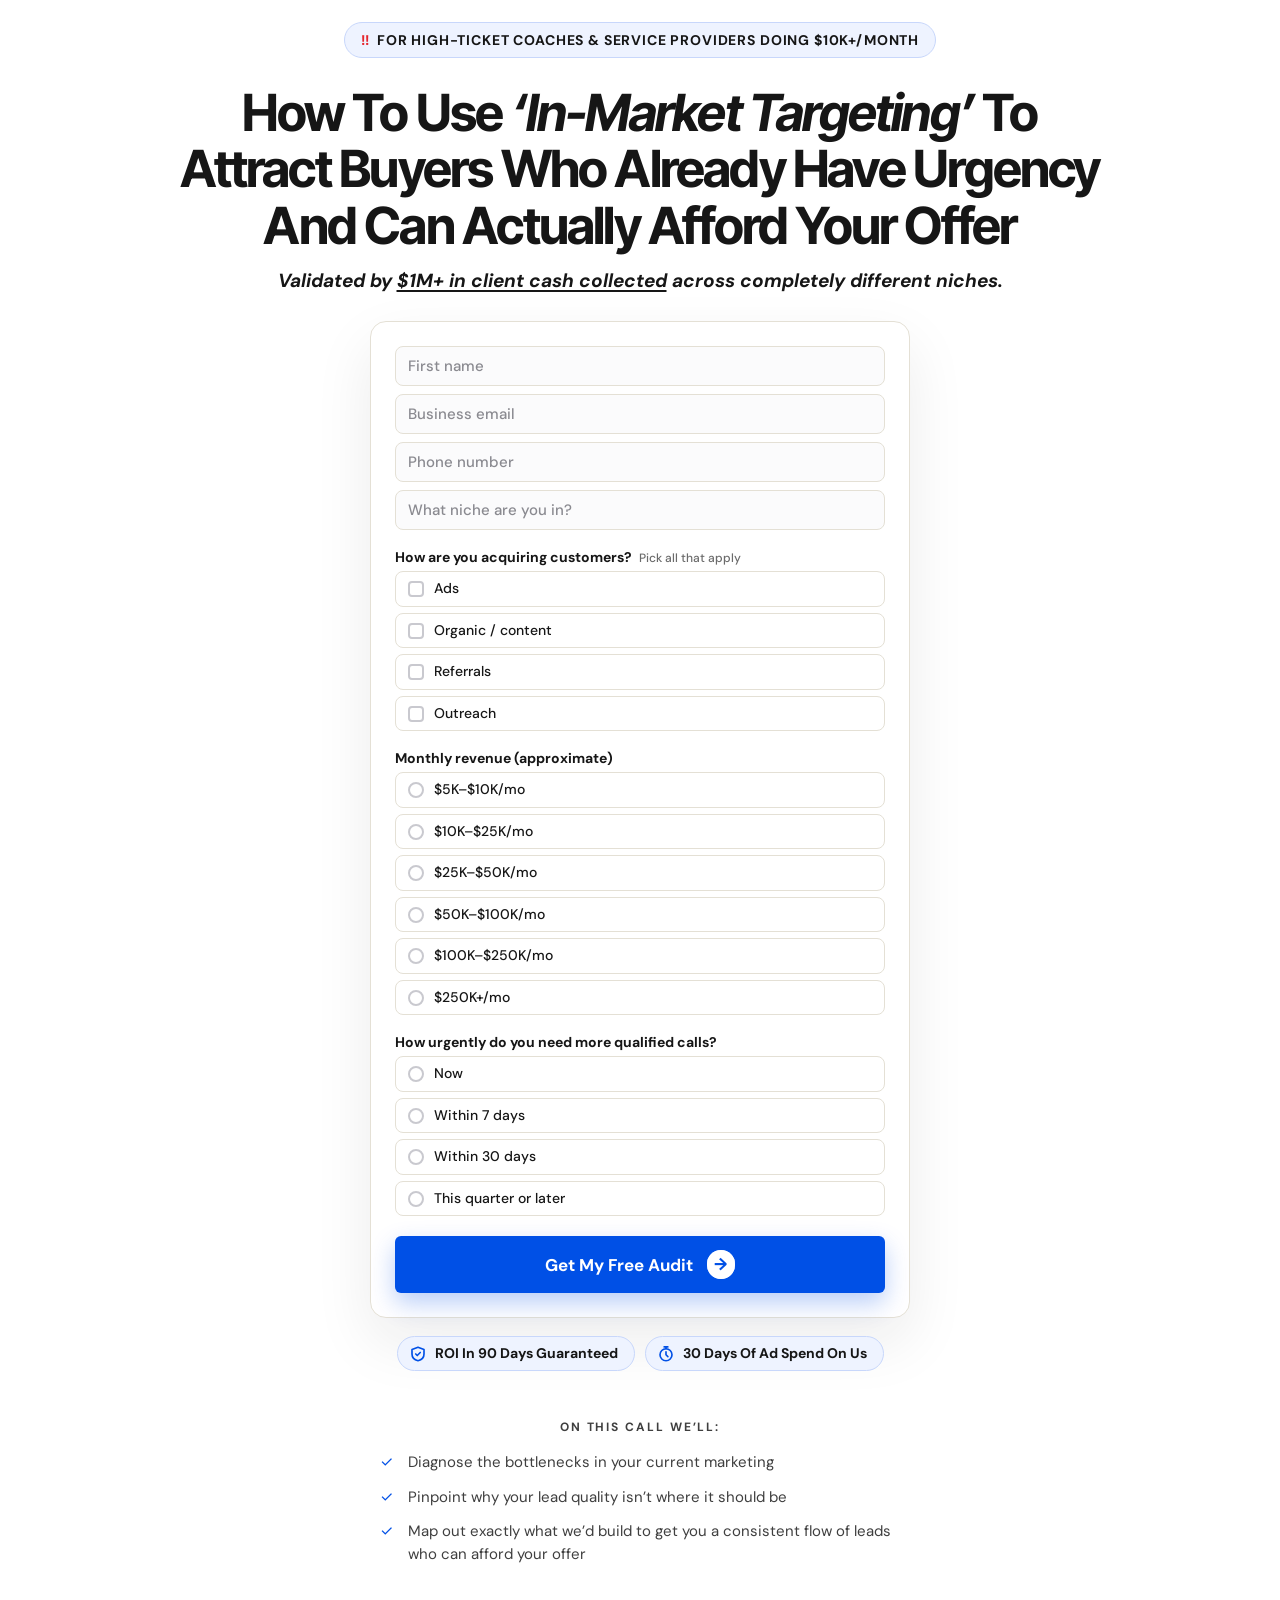
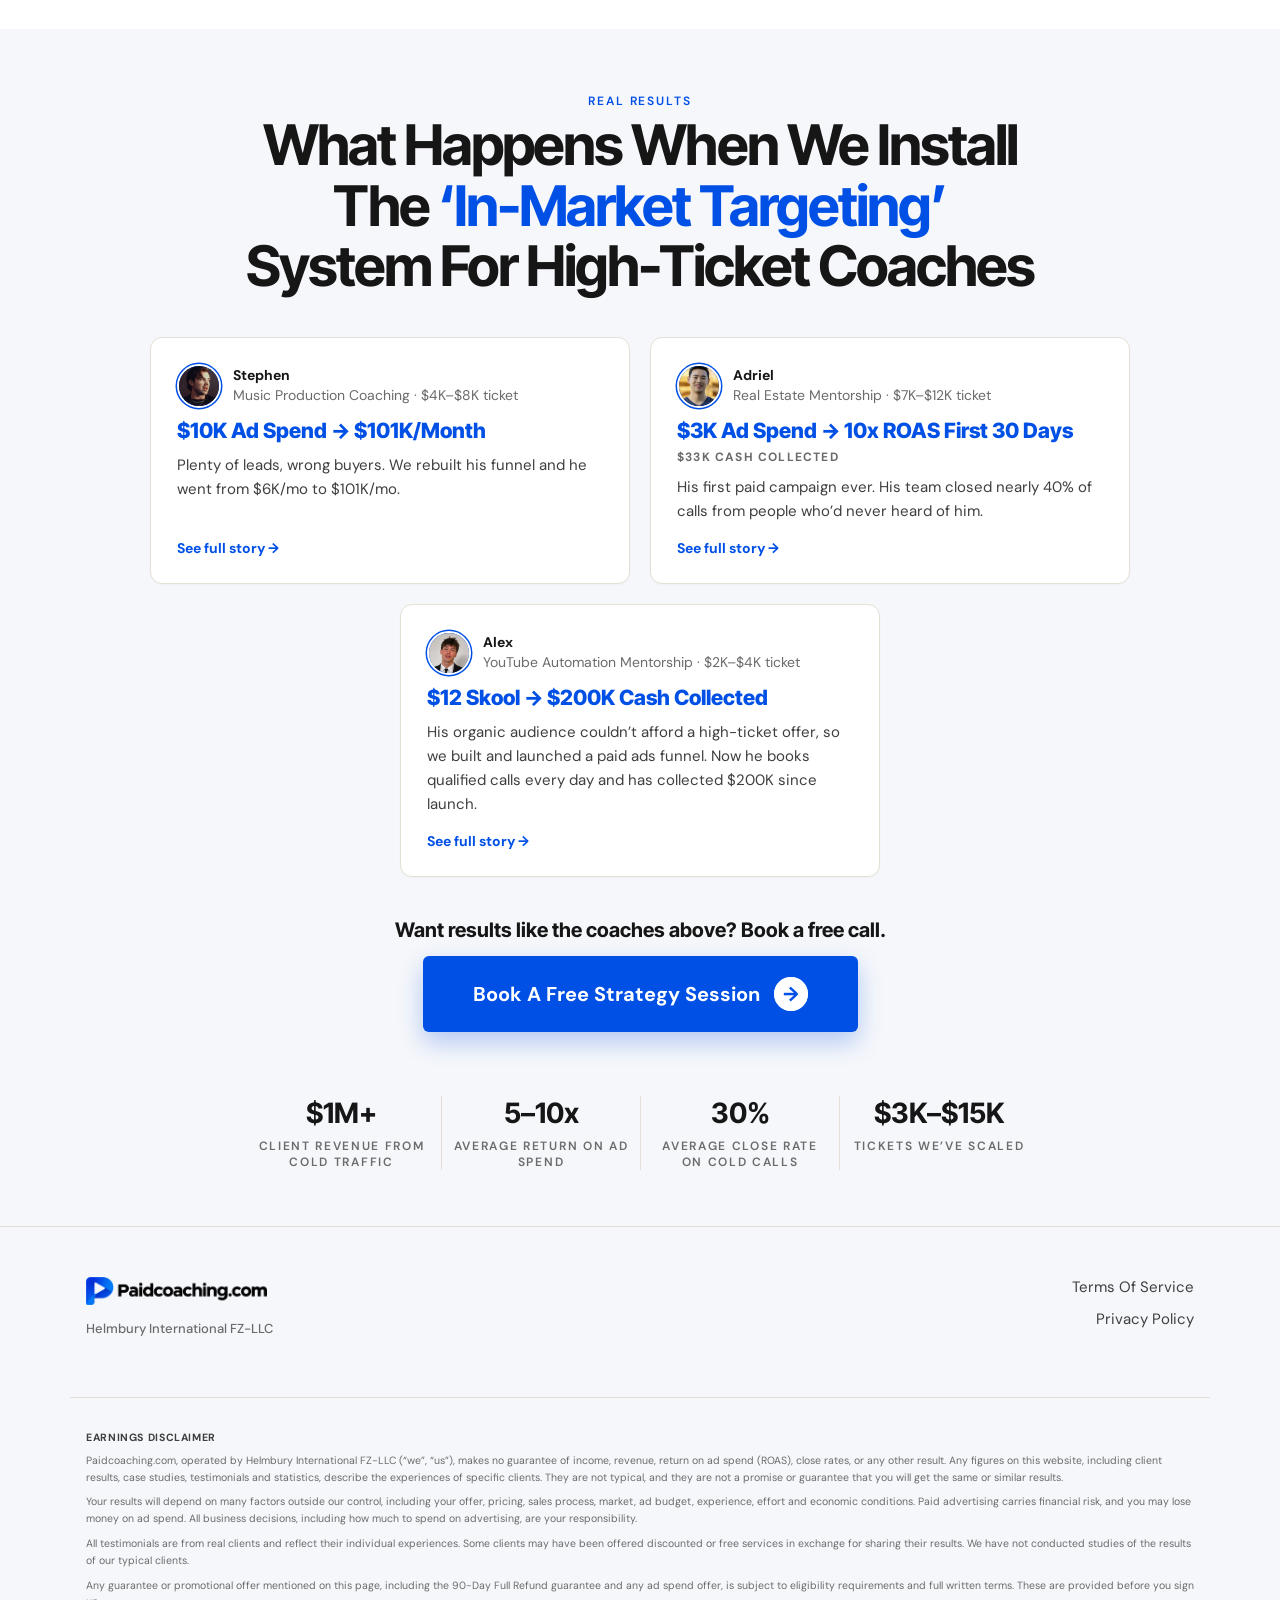
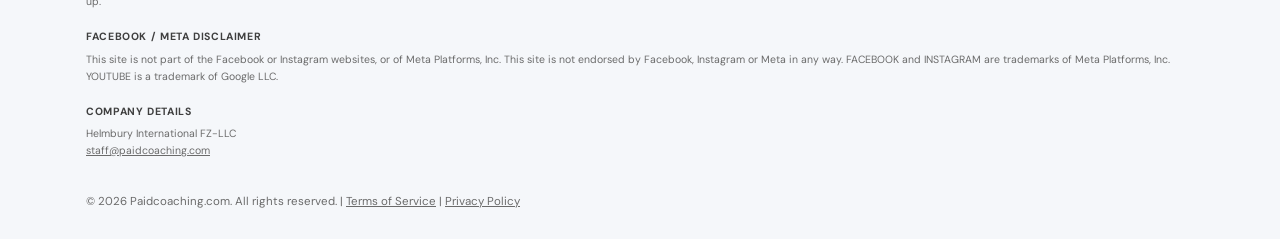
==== commit 1d1c84b7: "/audit: much more compact form (placeholders for text fields, tighter rows) Co-Authored-By: Claude O" ====
--- a/audit/index.html
+++ b/audit/index.html
@@ -59,10 +59,10 @@
         <p class="hero__sub">Validated by <span class="accent">$1M+ in client cash collected</span> across completely different niches.</p>
         <form class="audit-form" id="audit-form" novalidate>
           <div class="audit-form__grid">
-            <label class="field"><span class="field__label">First name</span><input type="text" name="first_name" autocomplete="given-name" required /></label>
-            <label class="field"><span class="field__label">Business email</span><input type="email" name="email" autocomplete="email" required /></label>
-            <label class="field"><span class="field__label">Phone number</span><input type="tel" name="phone" autocomplete="tel" required /></label>
-            <label class="field"><span class="field__label">What niche are you in?</span><input type="text" name="niche" required /></label>
+            <label class="field"><span class="field__label sr-only">First name</span><input placeholder="First name" type="text" name="first_name" autocomplete="given-name" required /></label>
+            <label class="field"><span class="field__label sr-only">Business email</span><input placeholder="Business email" type="email" name="email" autocomplete="email" required /></label>
+            <label class="field"><span class="field__label sr-only">Phone number</span><input placeholder="Phone number" type="tel" name="phone" autocomplete="tel" required /></label>
+            <label class="field"><span class="field__label sr-only">What niche are you in?</span><input placeholder="What niche are you in?" type="text" name="niche" required /></label>
           </div>
 
           <fieldset class="field field--choices" data-required="checkbox">
--- a/theme-modern.css
+++ b/theme-modern.css
@@ -252,7 +252,7 @@
   background: #ffffff; border: 1px solid var(--line-2); border-radius: 16px;
   box-shadow: 0 24px 60px rgba(20, 20, 20, 0.08); scroll-margin-top: 20px;
 }
-.audit-form__grid { display: grid; grid-template-columns: 1fr 1fr; gap: 18px 16px; }
+.audit-form__grid { display: grid; grid-template-columns: 1fr; gap: 16px; }
 .audit-form .field { display: block; margin: 0; padding: 0; border: 0; min-width: 0; }
 .audit-form .field--choices { margin-top: 26px; }
 .audit-form .field__label { display: block; margin-bottom: 8px; padding: 0; font-family: var(--body); font-size: 15px; font-weight: 700; color: var(--ink); }
@@ -292,3 +292,55 @@
   .choice span { font-size: 14px; min-height: 46px; padding: 8px; }
   .audit-form .audit-form__submit { font-size: 17px; }
 }
+/* /audit: multiple-choice as a simple stacked list with a radio/checkbox button */
+.choices, .choices--3 { grid-template-columns: 1fr; gap: 8px; }
+.choice span {
+  justify-content: flex-start; gap: 12px; min-height: 0; padding: 12px 14px; text-align: left;
+  font-weight: 500; background: #ffffff;
+}
+.choice span::before {
+  content: ""; flex: none; width: 18px; height: 18px; box-sizing: border-box;
+  border: 2px solid #c9c9cf; border-radius: 50%; background: #ffffff; transition: border-color 0.15s, background 0.15s, box-shadow 0.15s;
+}
+.choice input[type="checkbox"] + span::before { border-radius: 5px; }
+.choice input:checked + span { background: var(--cream); color: var(--ink); box-shadow: none; }
+.choice input[type="radio"]:checked + span::before { border-color: var(--blue); box-shadow: inset 0 0 0 3px #ffffff; background: var(--blue); }
+.choice input[type="checkbox"]:checked + span::before {
+  border-color: var(--blue); background: var(--blue) url("data:image/svg+xml,%3Csvg xmlns='http://www.w3.org/2000/svg' viewBox='0 0 24 24' fill='none' stroke='white' stroke-width='3.5' stroke-linecap='round' stroke-linejoin='round'%3E%3Cpath d='M20 6 9 17l-5-5'/%3E%3C/svg%3E") center / 12px no-repeat;
+}
+@media (max-width: 760px) { .choice span { font-size: 15px; padding: 11px 12px; min-height: 0; } }
+/* /audit: compact form */
+.audit-form { max-width: 540px; padding: 24px; margin-top: 26px; }
+.audit-form__grid { gap: 10px; }
+.audit-form .field__label { margin-bottom: 5px; font-size: 14px; }
+.audit-form .field__hint { font-size: 12px; }
+.audit-form input[type="text"], .audit-form input[type="email"], .audit-form input[type="tel"] { padding: 9px 12px; font-size: 15px; border-radius: 8px; }
+.audit-form .field--choices { margin-top: 18px; }
+.choices, .choices--3 { gap: 6px; }
+.choice span { padding: 8px 12px; gap: 10px; font-size: 14px; border-radius: 8px; }
+.choice span::before { width: 16px; height: 16px; }
+.choice input[type="checkbox"] + span::before { border-radius: 4px; }
+.choice input[type="checkbox"]:checked + span::before { background-size: 10px; }
+.audit-form .audit-form__submit { margin-top: 20px; }
+.audit-form__error { margin-top: 16px; padding: 10px 12px; font-size: 13px; }
+@media (max-width: 760px) {
+  .audit-form { margin-top: 18px; padding: 14px 12px; border-radius: 12px; }
+  .audit-form__grid { gap: 8px; }
+  .audit-form .field__label { margin-bottom: 4px; font-size: 13px; }
+  .audit-form input[type="text"], .audit-form input[type="email"], .audit-form input[type="tel"] { padding: 8px 10px; font-size: 16px; }
+  .audit-form .field--choices { margin-top: 14px; }
+  .choices, .choices--3 { gap: 5px; }
+  .choice span { padding: 6px 10px; font-size: 14px; }
+  .audit-form .audit-form__submit { margin-top: 16px; }
+}
+.sr-only { position: absolute !important; width: 1px; height: 1px; padding: 0; margin: -1px; overflow: hidden; clip: rect(0 0 0 0); white-space: nowrap; border: 0; }
+.audit-form input::placeholder { color: #8a8a90; font-weight: 500; }
+.audit-form__grid { gap: 8px; }
+.audit-form .audit-form__submit.cta { padding: 14px 20px; font-size: 17px; }
+@media (max-width: 760px) {
+  .audit-form__grid { gap: 7px; }
+  .audit-form .field--choices { margin-top: 12px; }
+  .choice span { padding: 5px 10px; font-size: 14px; }
+  .choices, .choices--3 { gap: 4px; }
+  .audit-form .audit-form__submit.cta { padding: 13px 16px; font-size: 16px; margin-top: 14px; }
+}
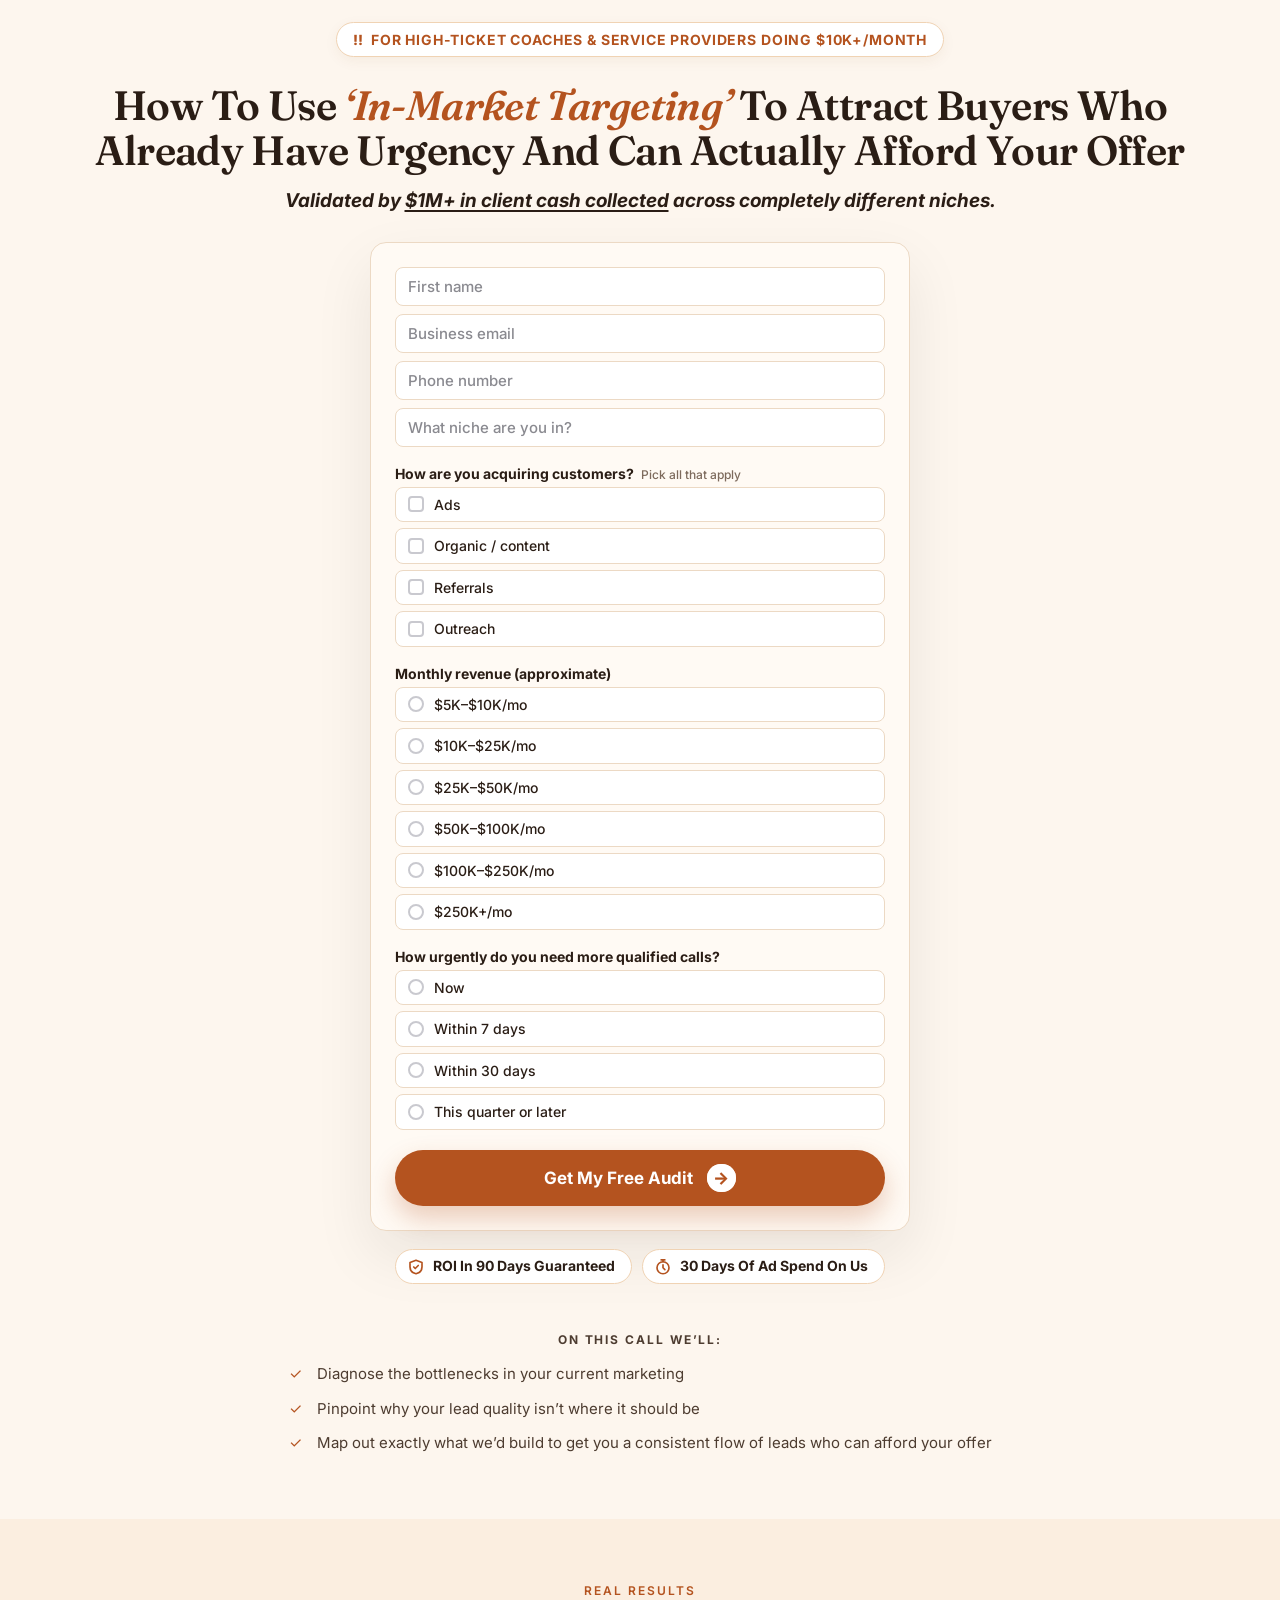
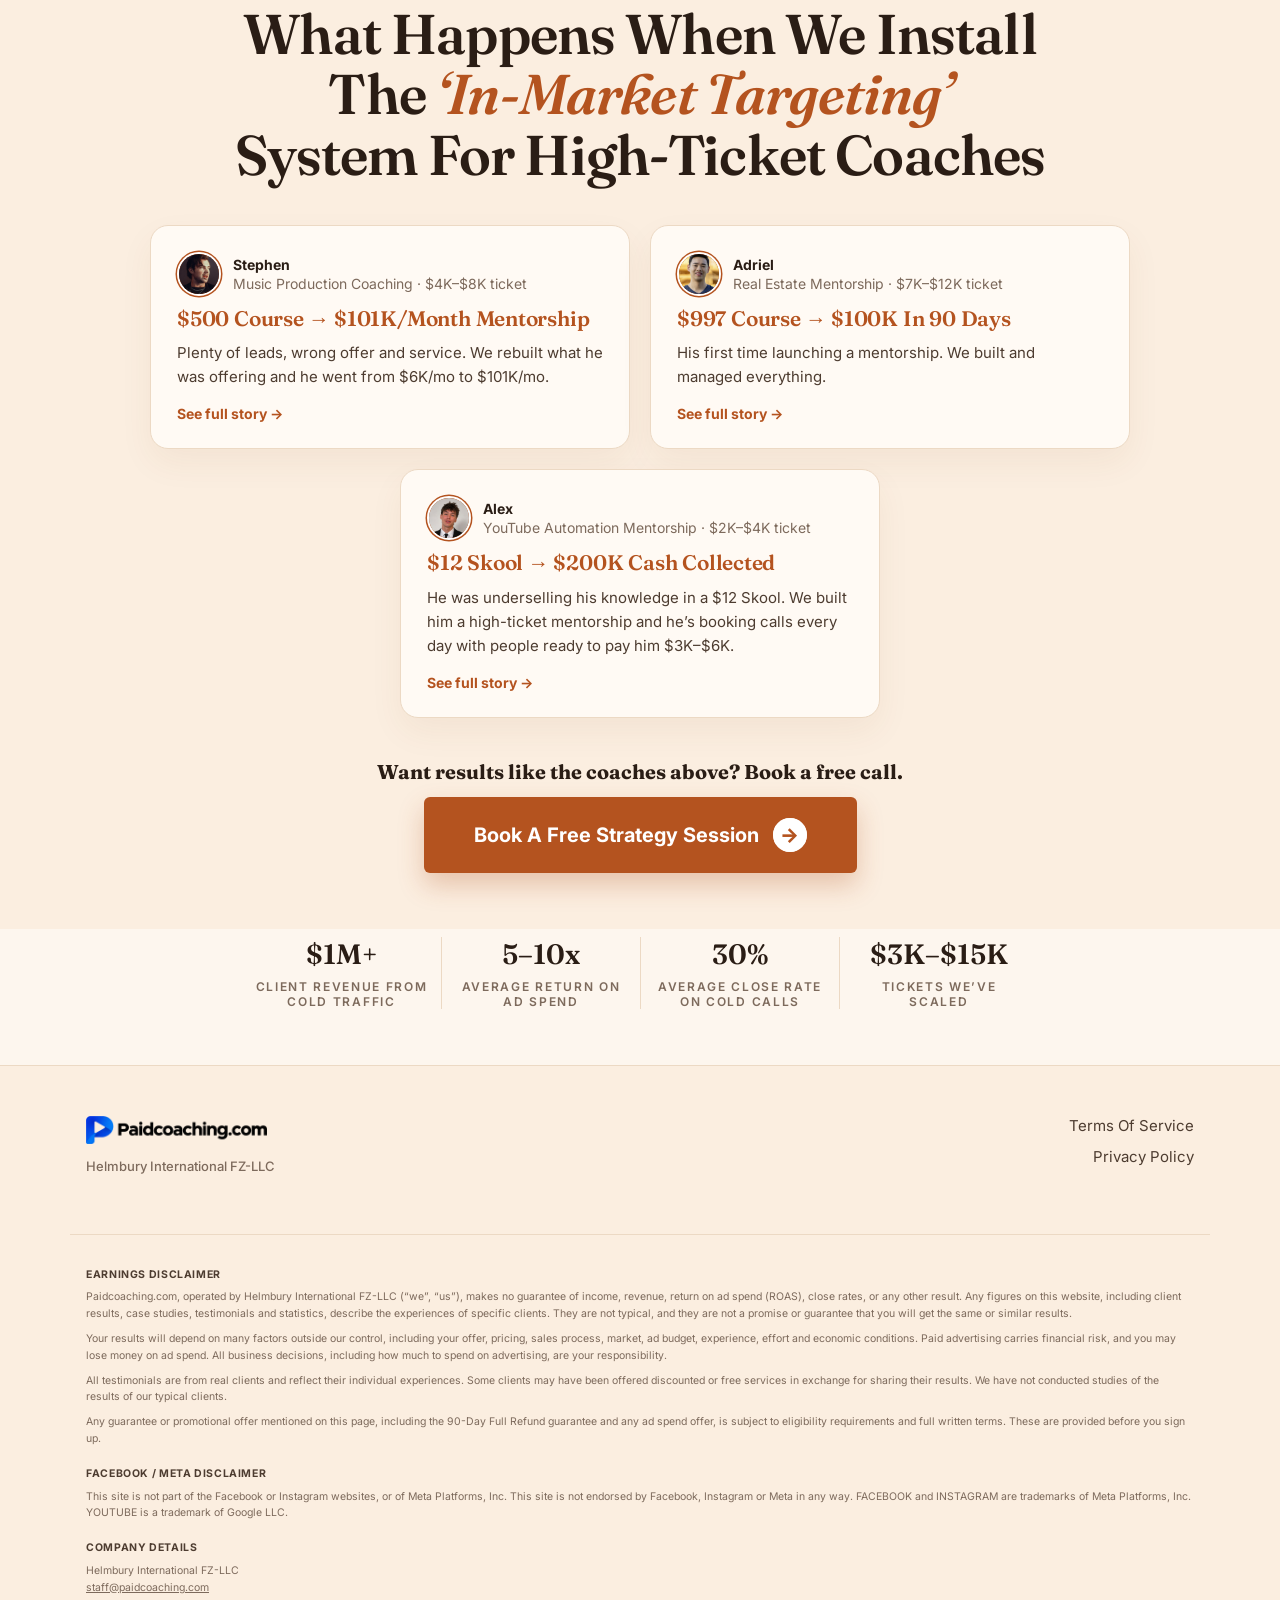
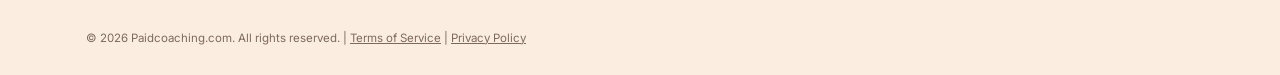
==== commit 0ea7e47b: "New warm theme (cream / brown / burnt orange, Fraunces serif headings) on main, audit and confirmati" ====
--- a/audit/index.html
+++ b/audit/index.html
@@ -27,6 +27,8 @@
   <link rel="stylesheet" href="/styles.css" />
   <link href="https://fonts.googleapis.com/css2?family=Inter+Tight:wght@600;700;800&family=DM+Sans:wght@400;500;600;700&display=swap" rel="stylesheet" />
   <link rel="stylesheet" href="/theme-modern.css" />
+  <link href="https://fonts.googleapis.com/css2?family=Fraunces:ital,opsz,wght@0,9..144,500;0,9..144,600;0,9..144,700;1,9..144,500;1,9..144,600;1,9..144,700&family=Inter:wght@400;500;600;700;800&display=swap" rel="stylesheet" />
+  <link rel="stylesheet" href="/theme-warm.css" />
   <!-- Meta Pixel Code -->
   <script>
   !function(f,b,e,v,n,t,s)
--- a/theme-modern.css
+++ b/theme-modern.css
@@ -344,3 +344,44 @@
   .choices, .choices--3 { gap: 4px; }
   .audit-form .audit-form__submit.cta { padding: 13px 16px; font-size: 16px; margin-top: 14px; }
 }
+/* Hero placeholder image (in place of the VSL) */
+.vsl--placeholder { overflow: hidden; }
+.vsl-ph { position: relative; width: 100%; padding-top: 56.25%; background: linear-gradient(135deg, #eef3ff, #dfe6f5); }
+.vsl-ph svg, .vsl-ph span { position: absolute; left: 50%; transform: translateX(-50%); }
+.vsl-ph svg { top: calc(50% - 40px); width: 56px; height: 56px; fill: none; stroke: #9aa8c7; stroke-width: 1.5; stroke-linecap: round; stroke-linejoin: round; }
+.vsl-ph span { top: calc(50% + 24px); font: 600 14px var(--body); color: #7d8aa8; letter-spacing: 0.04em; text-transform: uppercase; white-space: nowrap; }
+/* Longer hero headline: a bit smaller so the button stays above the fold */
+@media (min-width: 761px) { .hero .hero__title { font-size: clamp(32px, 3.2vw, 46px); max-width: 1180px; } }
+@media (max-width: 760px) { .hero .hero__title { font-size: 25px; } }
+.hero__sub { text-wrap: balance; }
+.hero__title .accent--blue { color: var(--gold-text); font-style: normal; }
+.hero .vsl + .cta { margin-top: 28px; }
+.oncall ul { width: fit-content; max-width: 100%; }
+/* Main page: new sections */
+.section--band { background: var(--band); }
+.section--stats { background: #ffffff; }
+.type-pill { align-self: flex-start; display: inline-block; margin-bottom: 14px; padding: 5px 12px; border-radius: 999px; background: var(--cream); border: 1px solid var(--cream-line); color: var(--gold-text); font: 700 11px var(--body); letter-spacing: 0.12em; text-transform: uppercase; }
+.types .card h3 { margin-top: 0; }
+.panel.framework { margin-top: 32px; text-align: left; }
+.framework .steps__n { font-size: 13px; }
+.framework + .cta { margin-top: 36px; }
+.stories + .cta { margin-top: 40px; }
+@media (max-width: 760px) { .hero .cta, .section:not(.hero) .hero__ask + .cta { white-space: normal; text-align: center; line-height: 1.25; font-size: 16.5px; padding: 15px 18px; max-width: 100%; box-sizing: border-box; } .cta { max-width: 100%; box-sizing: border-box; } }
+/* 3-part framework: three clean cards, no connector lines */
+.panel.framework { background: none; border: 0; box-shadow: none; padding: 0; margin-top: 36px; }
+.framework .steps { display: grid; grid-template-columns: repeat(3, 1fr); gap: 18px; }
+.framework .steps li { flex-direction: column; gap: 14px; padding: 26px 24px; background: #ffffff; border: 1px solid var(--line-2); border-radius: 14px; box-shadow: 0 14px 34px rgba(20, 20, 20, 0.05); }
+.framework .steps li::before { display: none; }
+.framework .steps h3 { margin: 0 0 8px; }
+.framework .steps p { font-size: 15px; line-height: 1.65; }
+@media (max-width: 860px) { .framework .steps { grid-template-columns: 1fr; gap: 12px; } .framework .steps li { padding: 20px 18px; gap: 10px; } }
+.faq-ph { border-radius: 10px; overflow: hidden; margin-top: 14px; }
+.case-ph { margin-top: 0; }
+/* Star rating (confirmation Step 1) */
+.rating { display: inline-flex; align-items: center; gap: 10px; margin: 14px auto 0; padding: 7px 14px; background: #ffffff; border: 1px solid var(--line-2); border-radius: 999px; box-shadow: 0 6px 18px rgba(20, 20, 20, 0.05); }
+.rating__stars { display: inline-flex; gap: 2px; }
+.rating__stars svg { width: 17px; height: 17px; fill: #f5b301; }
+.rating__text { font: 500 14px var(--body); color: var(--muted-2); }
+.rating__text strong { color: var(--ink); font-weight: 800; }
+.rating + .vsl { margin-top: 20px; }
+@media (max-width: 760px) { .rating__stars svg { width: 15px; height: 15px; } .rating__text { font-size: 13px; } .rating + .vsl { margin-top: 14px; } }
--- a/theme-warm.css
+++ b/theme-warm.css
@@ -0,0 +1,114 @@
+/* Warm cream / brown / burnt-orange theme with serif headings.
+   Loaded after theme-modern.css. Colours, fonts and surface styling only — no layout changes.
+   Remove the <link> to theme-warm.css on a page to go back to the blue theme. */
+
+:root {
+  --blue: #b4531f;            /* accent: burnt orange */
+  --gold: #b4531f;
+  --gold-text: #b4531f;
+  --accent-hover: #9c4517;
+  --accent-soft: #f2b47c;     /* light orange (buttons on dark) */
+  --cream: #fdeedd;           /* soft accent fill: pills, selected choices */
+  --cream-line: #f0d3b4;
+  --band: #fbeee0;            /* alternating section background */
+  --page: #fdf6ee;            /* page background */
+  --surface: #fffaf4;         /* cards */
+  --ink: #2a1d15;
+  --black: #2a1d15;
+  --white: #ffffff;
+  --muted: #7d6a5c;
+  --muted-2: #4d3c30;
+  --line: #f1e3d3;
+  --line-2: #ecd9c4;
+  --mist: #fffaf4;
+  --heading: "Fraunces", Georgia, "Times New Roman", serif;
+  --body: "Inter", system-ui, -apple-system, sans-serif;
+}
+
+body { background: var(--page); color: var(--ink); font-family: var(--body); }
+.stars { display: none; }
+
+/* Headings: soft serif, normal tracking; highlighted words in italic orange */
+h1, h2, h3, .hero__title, .h2, .conf-title, .step { font-family: var(--heading); letter-spacing: -0.015em; font-weight: 600; }
+.hero__title { font-weight: 600; }
+.h2 { font-weight: 600; }
+.accent { color: var(--gold-text); font-style: italic; }
+.hero__title .accent, .hero__title .accent--blue { color: var(--gold-text); font-style: italic; }
+.hero__sub .accent { color: inherit; font-style: inherit; }
+.lead { color: var(--muted); }
+.eyebrow, .eyebrow--blue { color: var(--gold-text); }
+
+/* Eyebrow pill */
+.hero .badge { background: #ffffff; color: var(--gold-text); border: 1px solid var(--cream-line); border-radius: 999px; box-shadow: 0 4px 14px rgba(120, 60, 20, 0.06); }
+.badge__alert { color: var(--gold-text); }
+
+/* Buttons: rounded pill, burnt orange */
+.cta {
+  background: var(--gold); color: #ffffff; border-radius: 999px;
+  box-shadow: 0 12px 26px rgba(180, 83, 31, 0.28); font-family: var(--body);
+}
+.cta:hover { background: var(--accent-hover); box-shadow: 0 16px 32px rgba(180, 83, 31, 0.34); }
+.cta .cta__arrow { color: var(--gold); }
+.cta .cta__arrow::after { border-color: rgba(255, 255, 255, 0.85); }
+.audit-form .audit-form__submit.cta, .hero .cta { border-radius: 999px; }
+@media (max-width: 760px) { .cta .cta__arrow { color: #ffffff; } }
+
+/* Pills under the button */
+.guarantee-pill { background: #ffffff; border-color: var(--cream-line); color: var(--ink); }
+.guarantee-pill svg { stroke: var(--gold-text); }
+.guarantee { background: var(--cream); border-color: var(--cream-line); }
+
+/* Section bands */
+.hero + .section, .section--band, .promise, .promise-mini, .footer { background: var(--band); }
+main:has(.conf-hero) > section:nth-of-type(even) { background: var(--band); }
+.section--stats { background: var(--page); }
+.footer { border-top-color: var(--line-2); }
+
+/* Cards and panels: warm surface, soft border, rounder corners */
+.card, .panel, .story, .promise__card, .faq__card, .case, .audit-form, .audit-done, .invite, .framework .steps li, .result, .rating {
+  background: var(--surface); border-color: var(--line-2);
+}
+.card, .panel, .story, .faq__card, .case, .framework .steps li { border-radius: 18px; }
+.card--glow::before { background: linear-gradient(90deg, transparent, var(--accent-soft), transparent); }
+.story { box-shadow: 0 14px 34px rgba(120, 60, 20, 0.06); }
+.story__metric, .story__more, .case__result, .team-stats strong, .coach__name { color: var(--gold-text); }
+.story__metric, .case__result { font-family: var(--heading); font-weight: 600; letter-spacing: -0.01em; }
+.team-stats strong { font-family: var(--heading); font-weight: 600; color: var(--ink); }
+.type-pill { background: var(--cream); border-color: var(--cream-line); color: var(--gold-text); }
+
+/* Numbered badges, ticks, icons */
+.steps__n, .num, .icon-box, .promise__icon, .confirmed__check { background: var(--gold); color: #ffffff; }
+.promise__icon { box-shadow: 0 12px 28px rgba(180, 83, 31, 0.28); }
+.rows--check li::before { background: var(--gold); }
+.oncall li::before { color: var(--gold); }
+.stat--main { background: var(--gold); box-shadow: 0 10px 24px rgba(180, 83, 31, 0.28); }
+.stat--out { border-color: var(--cream-line); color: var(--gold-text); }
+.result__label--paid { background: var(--gold); }
+
+/* Placeholder image / video boxes: warm peach like the reference */
+.vsl { background: #f6dcc0; border-radius: 18px; box-shadow: 0 24px 60px rgba(120, 60, 20, 0.14); }
+.vsl-ph { background: linear-gradient(160deg, #f9e3cb 0%, #f3c99f 100%); }
+.vsl-ph svg { stroke: #a8623a; }
+.vsl-ph span { color: #8a5434; }
+
+/* Confirmation page bits */
+.conf-title .hl, mark.hl { background: var(--gold); color: #ffffff; }
+.step__n { color: var(--gold-text); }
+.confirmed { background: var(--surface); border-color: var(--line-2); }
+.confirmed__eyebrow, .confirmed__cal svg { color: var(--gold-text); stroke: var(--gold-text); }
+.case__tag { color: var(--gold-text); border-color: var(--cream-line); }
+.invite__note, .invite__important, .invite__click { color: var(--gold-text); }
+.invite__add { background: var(--gold); }
+
+/* /audit form */
+.audit-form input[type="text"], .audit-form input[type="email"], .audit-form input[type="tel"], .choice span { background: #ffffff; border-color: var(--line-2); }
+.audit-form input:focus { border-color: var(--gold); box-shadow: 0 0 0 3px rgba(180, 83, 31, 0.15); }
+.choice input:checked + span { background: var(--cream); border-color: var(--gold); }
+.choice input[type="radio"]:checked + span::before, .choice input[type="checkbox"]:checked + span::before { border-color: var(--gold); background-color: var(--gold); }
+.choice input:focus-visible + span { box-shadow: 0 0 0 3px rgba(180, 83, 31, 0.25); }
+
+/* Popups */
+.story-modal__panel, .tf-modal__panel { background: var(--page); }
+
+/* Links */
+.footer__links a:hover, .footer__copy a:hover { color: var(--gold-text); }
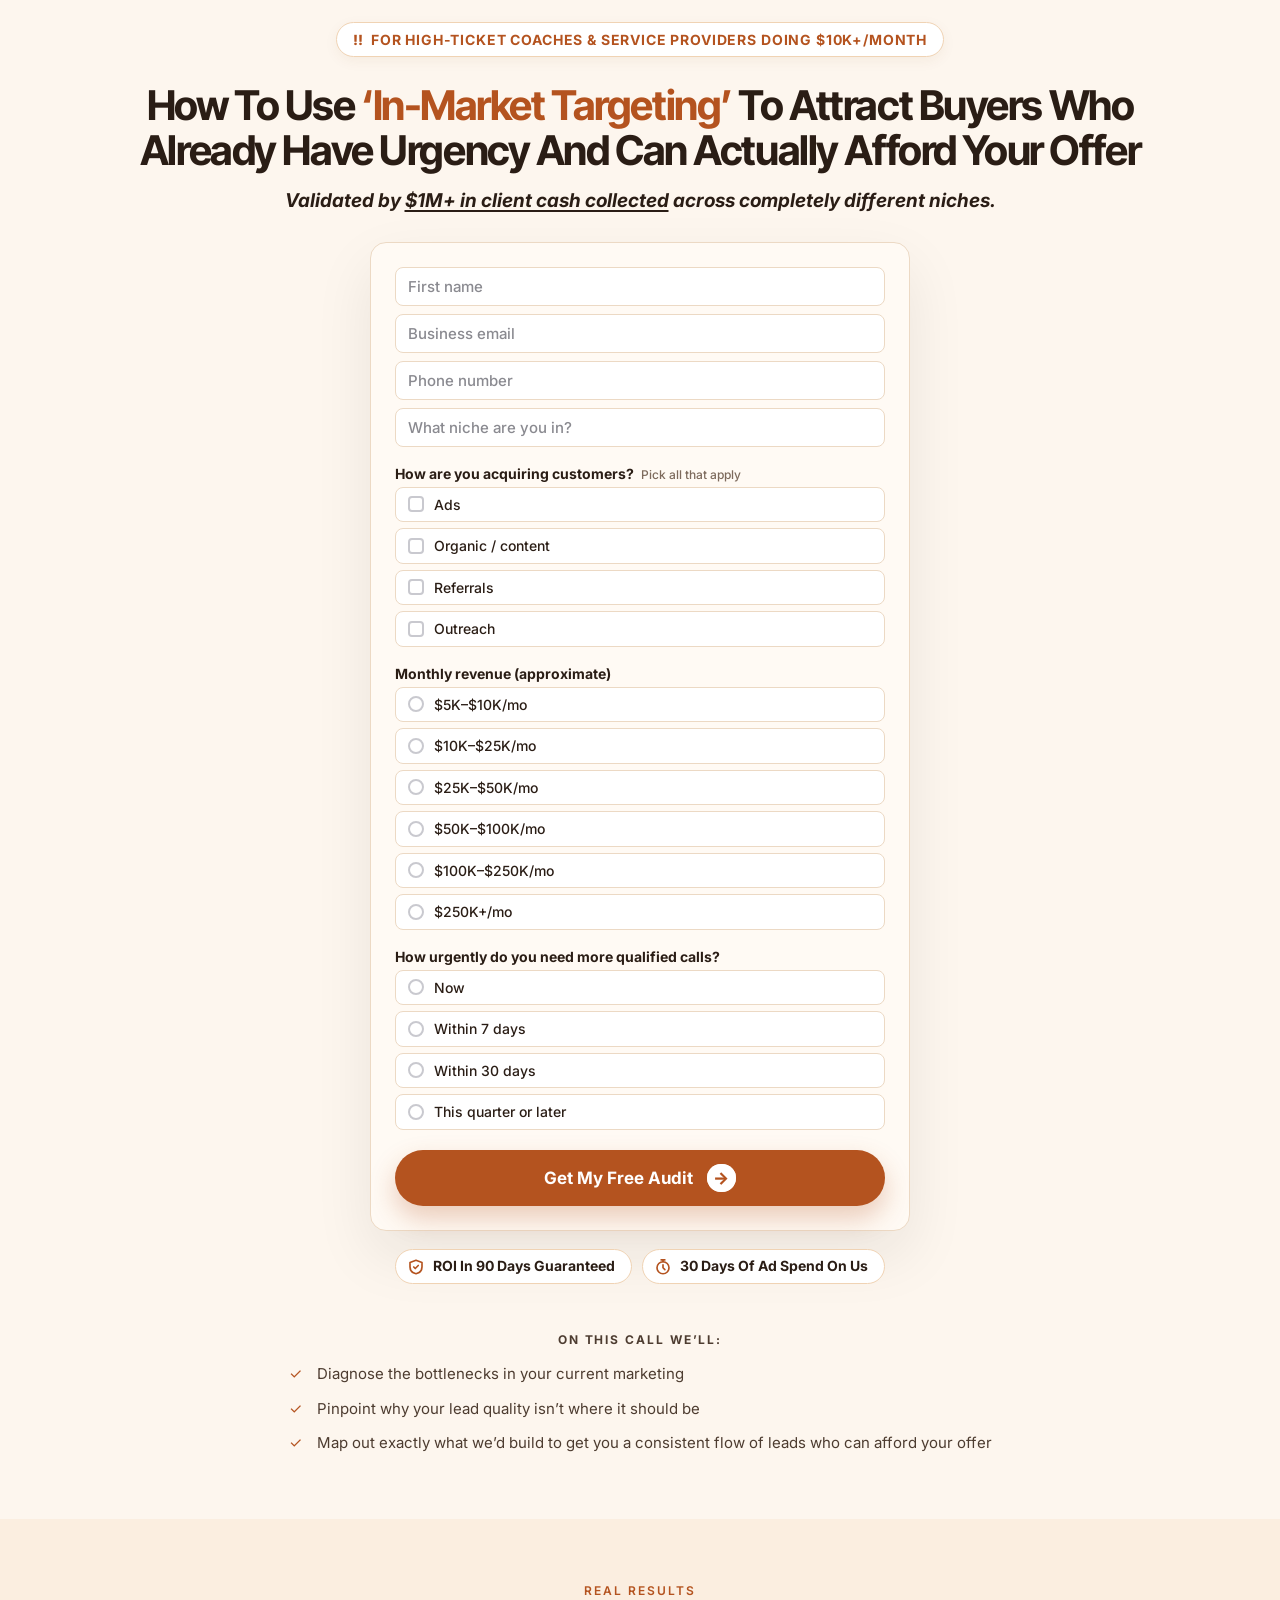
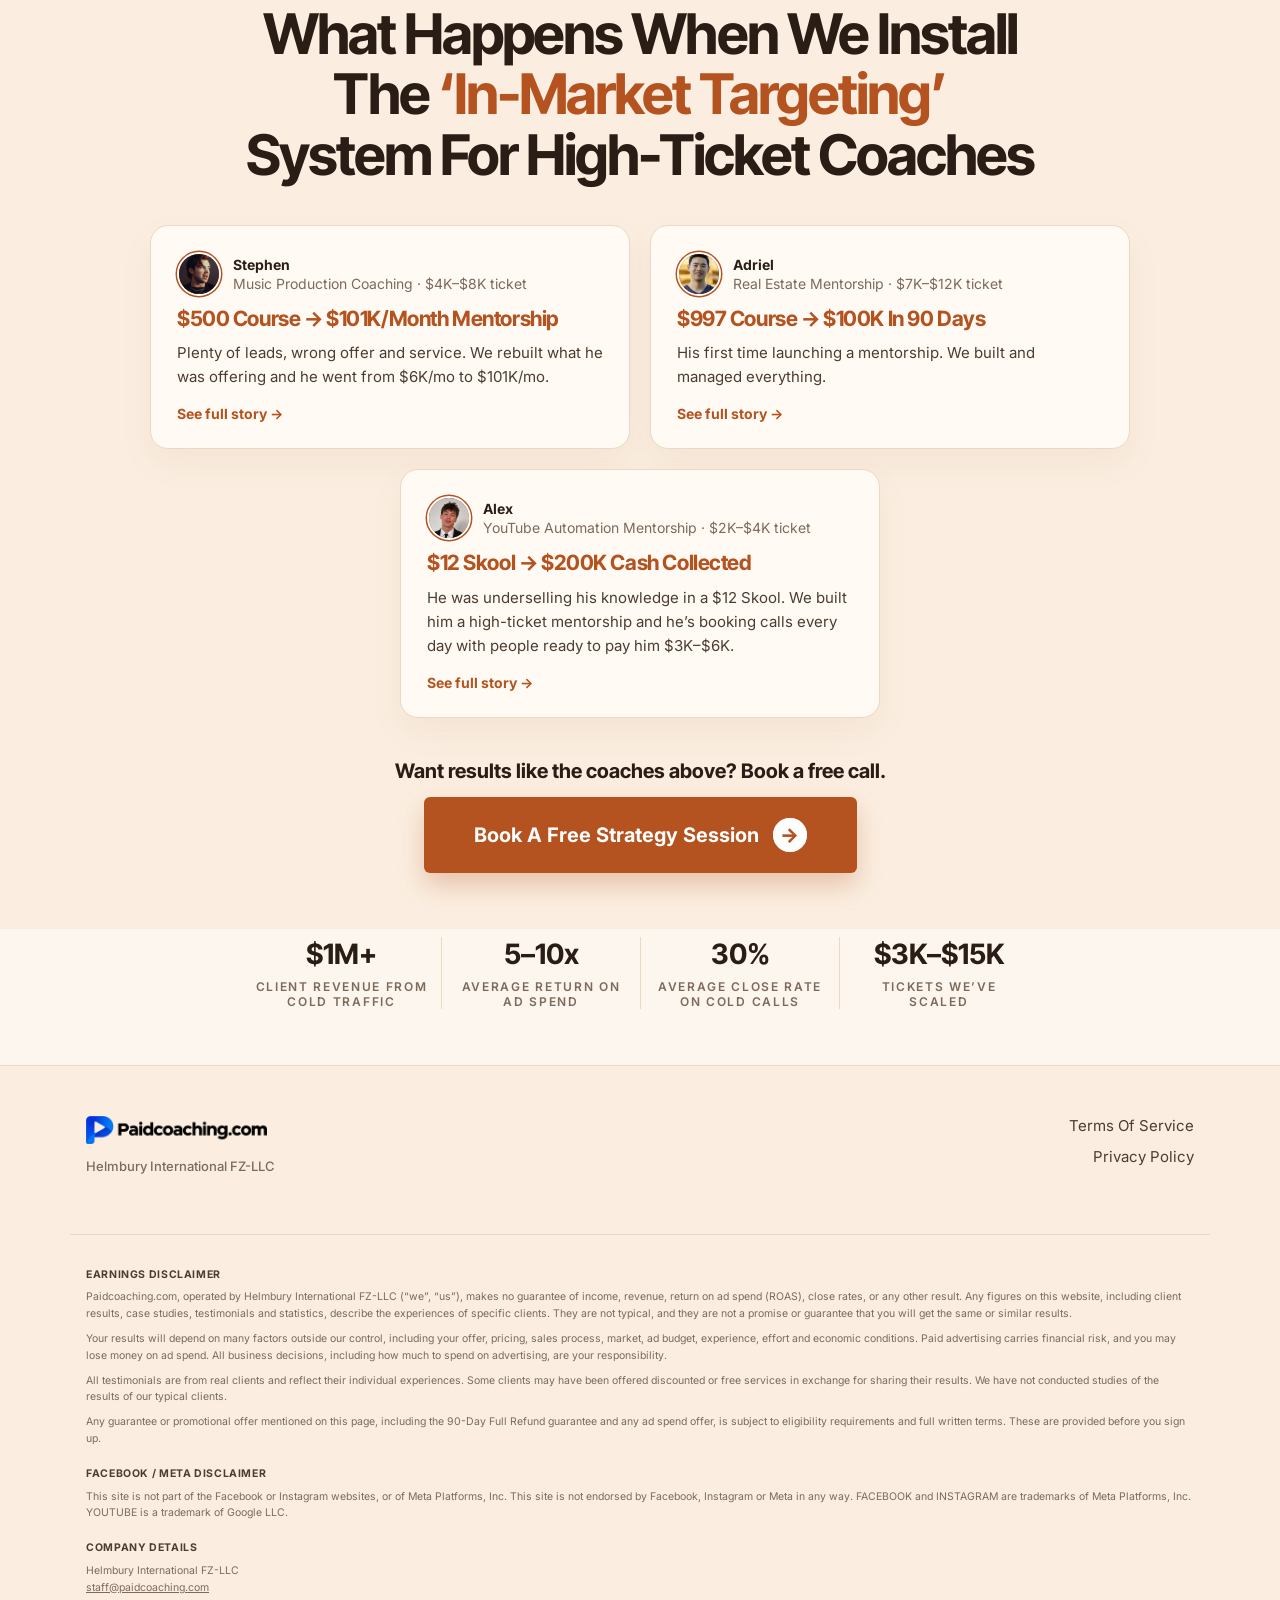
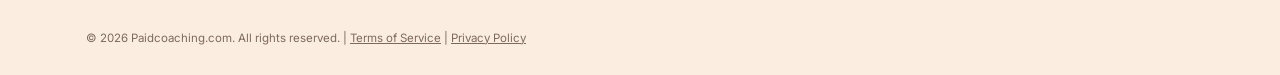
==== commit d9dfcd58: "Warm theme: headings in Inter Tight bold (tight tracking), accents no longer italic Co-Authored-By: " ====
--- a/audit/index.html
+++ b/audit/index.html
@@ -27,7 +27,7 @@
   <link rel="stylesheet" href="/styles.css" />
   <link href="https://fonts.googleapis.com/css2?family=Inter+Tight:wght@600;700;800&family=DM+Sans:wght@400;500;600;700&display=swap" rel="stylesheet" />
   <link rel="stylesheet" href="/theme-modern.css" />
-  <link href="https://fonts.googleapis.com/css2?family=Fraunces:ital,opsz,wght@0,9..144,500;0,9..144,600;0,9..144,700;1,9..144,500;1,9..144,600;1,9..144,700&family=Inter:wght@400;500;600;700;800&display=swap" rel="stylesheet" />
+  <link href="https://fonts.googleapis.com/css2?family=Inter+Tight:wght@600;700;800&family=Inter:wght@400;500;600;700;800&display=swap" rel="stylesheet" />
   <link rel="stylesheet" href="/theme-warm.css" />
   <!-- Meta Pixel Code -->
   <script>
--- a/theme-warm.css
+++ b/theme-warm.css
@@ -21,7 +21,7 @@
   --line: #f1e3d3;
   --line-2: #ecd9c4;
   --mist: #fffaf4;
-  --heading: "Fraunces", Georgia, "Times New Roman", serif;
+  --heading: "Inter Tight", "Inter", system-ui, sans-serif;
   --body: "Inter", system-ui, -apple-system, sans-serif;
 }
 
@@ -29,11 +29,11 @@
 .stars { display: none; }
 
 /* Headings: soft serif, normal tracking; highlighted words in italic orange */
-h1, h2, h3, .hero__title, .h2, .conf-title, .step { font-family: var(--heading); letter-spacing: -0.015em; font-weight: 600; }
-.hero__title { font-weight: 600; }
-.h2 { font-weight: 600; }
-.accent { color: var(--gold-text); font-style: italic; }
-.hero__title .accent, .hero__title .accent--blue { color: var(--gold-text); font-style: italic; }
+h1, h2, h3, .hero__title, .h2, .conf-title, .step { font-family: var(--heading); letter-spacing: -0.035em; font-weight: 700; }
+.hero__title { font-weight: 700; }
+.h2 { font-weight: 700; }
+.accent { color: var(--gold-text); font-style: normal; }
+.hero__title .accent, .hero__title .accent--blue { color: var(--gold-text); font-style: normal; }
 .hero__sub .accent { color: inherit; font-style: inherit; }
 .lead { color: var(--muted); }
 .eyebrow, .eyebrow--blue { color: var(--gold-text); }
@@ -72,8 +72,8 @@
 .card--glow::before { background: linear-gradient(90deg, transparent, var(--accent-soft), transparent); }
 .story { box-shadow: 0 14px 34px rgba(120, 60, 20, 0.06); }
 .story__metric, .story__more, .case__result, .team-stats strong, .coach__name { color: var(--gold-text); }
-.story__metric, .case__result { font-family: var(--heading); font-weight: 600; letter-spacing: -0.01em; }
-.team-stats strong { font-family: var(--heading); font-weight: 600; color: var(--ink); }
+.story__metric, .case__result { font-family: var(--heading); font-weight: 700; letter-spacing: -0.02em; }
+.team-stats strong { font-family: var(--heading); font-weight: 700; color: var(--ink); }
 .type-pill { background: var(--cream); border-color: var(--cream-line); color: var(--gold-text); }
 
 /* Numbered badges, ticks, icons */
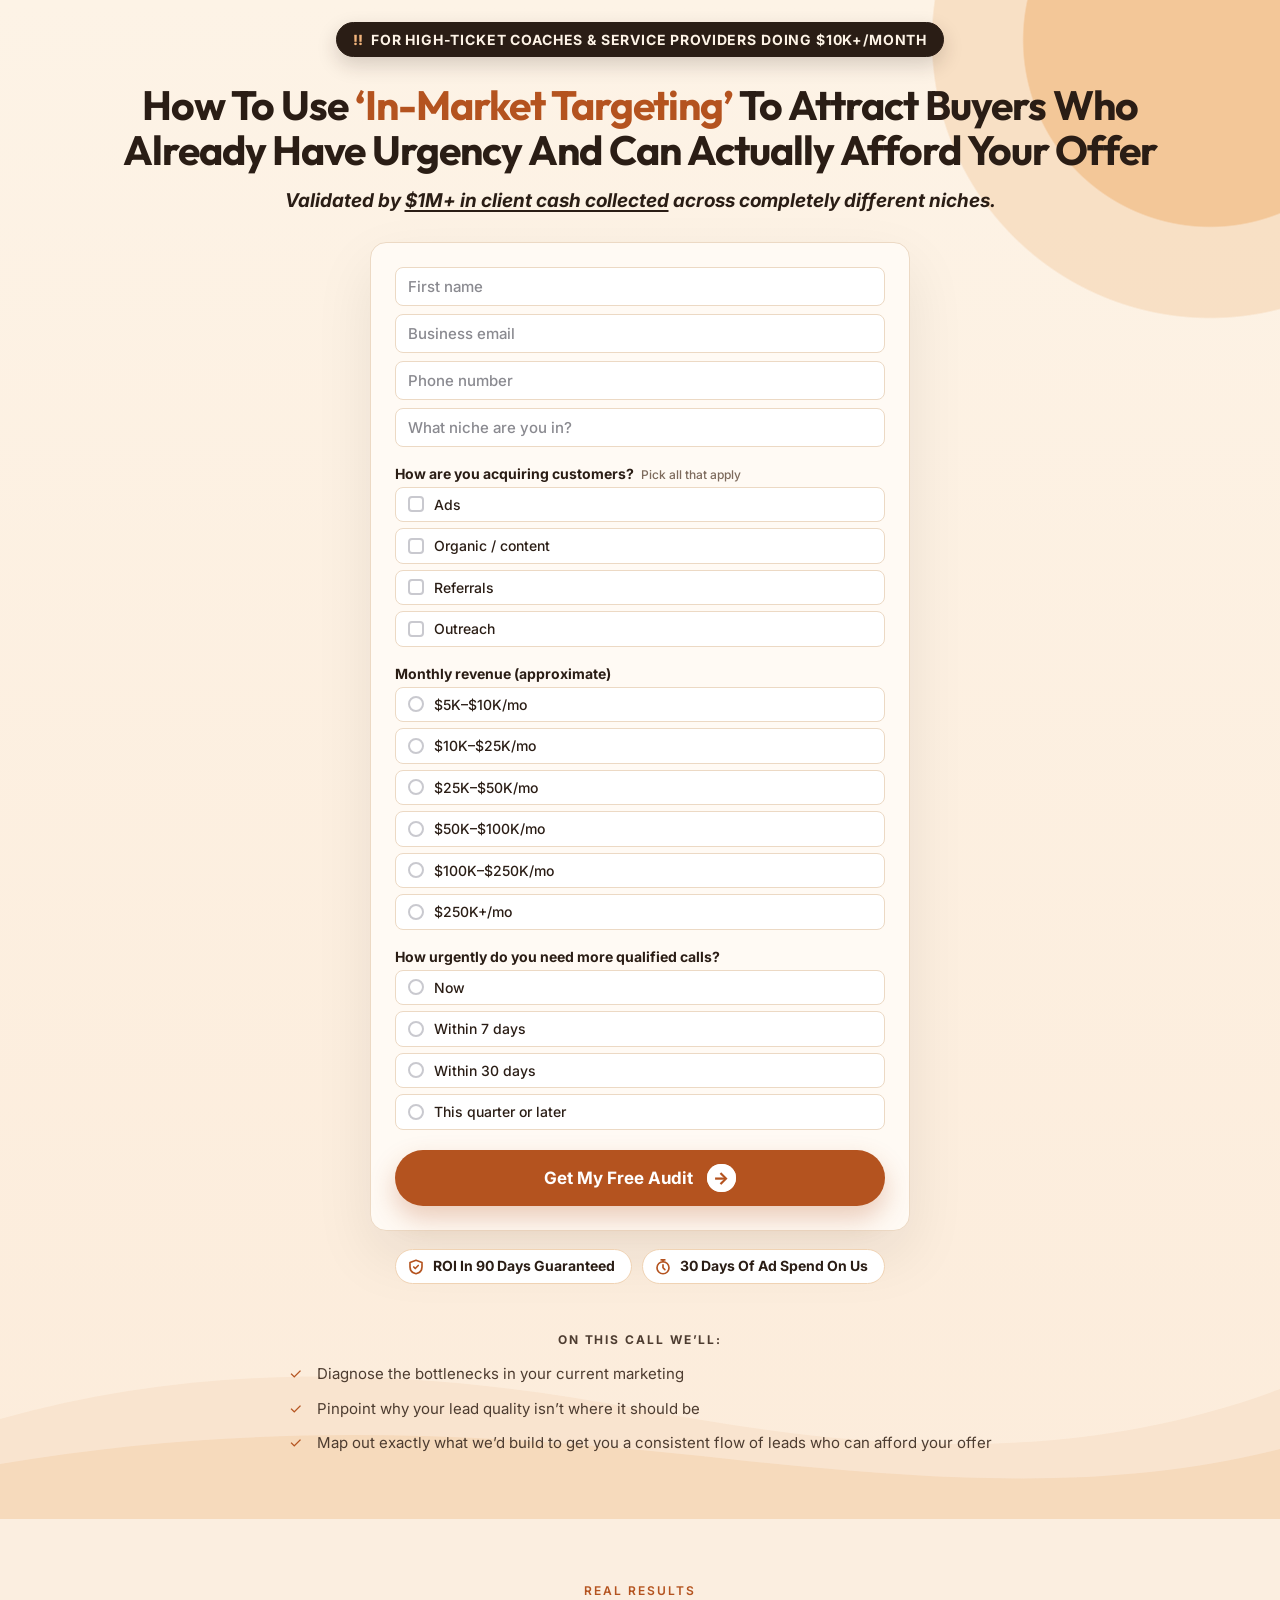
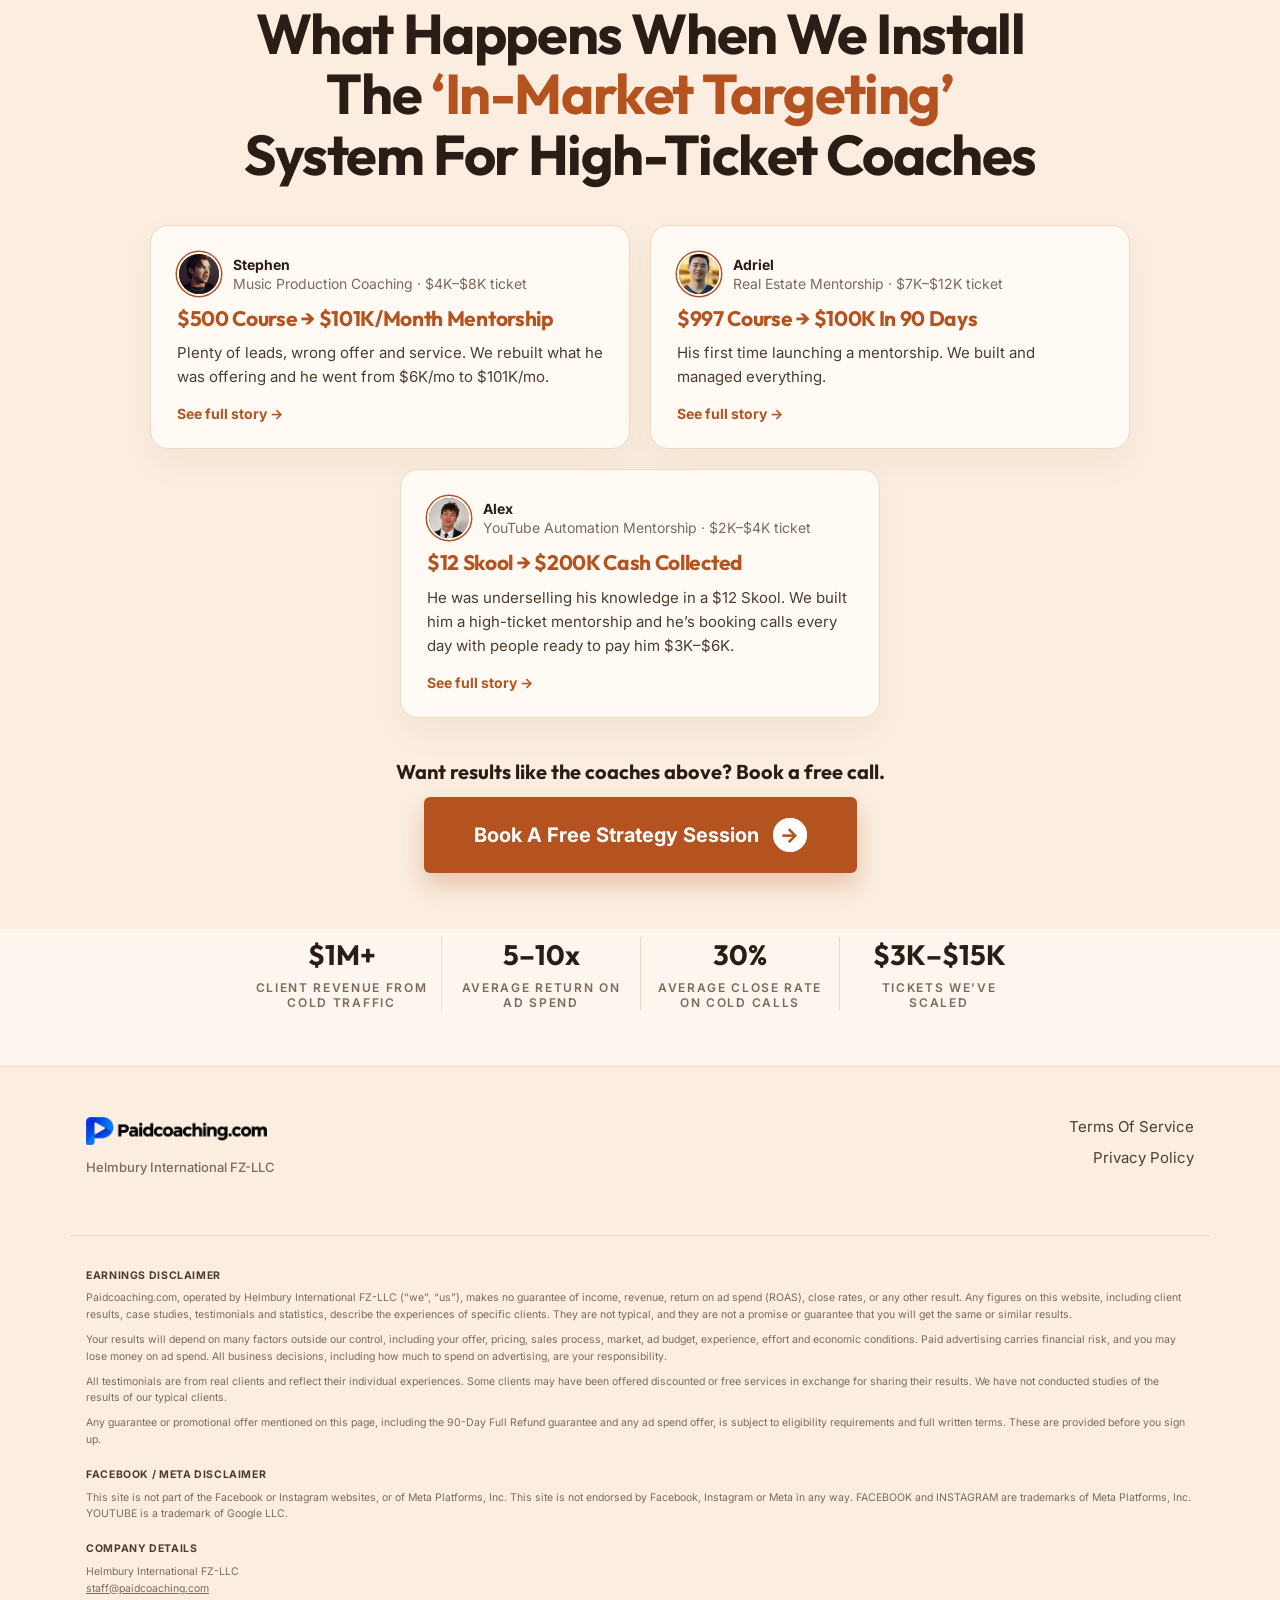
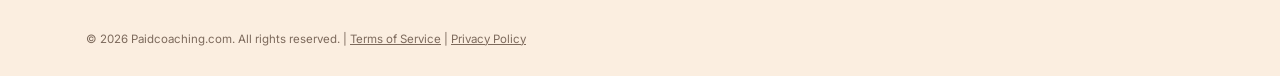
==== commit d80bd331: "Warm theme: Outfit 700 headings/stats (-0.025em), Inter body; hero sun circles + waves background; w" ====
--- a/audit/index.html
+++ b/audit/index.html
@@ -27,7 +27,7 @@
   <link rel="stylesheet" href="/styles.css" />
   <link href="https://fonts.googleapis.com/css2?family=Inter+Tight:wght@600;700;800&family=DM+Sans:wght@400;500;600;700&display=swap" rel="stylesheet" />
   <link rel="stylesheet" href="/theme-modern.css" />
-  <link href="https://fonts.googleapis.com/css2?family=Inter+Tight:wght@600;700;800&family=Inter:wght@400;500;600;700;800&display=swap" rel="stylesheet" />
+  <link href="https://fonts.googleapis.com/css2?family=Outfit:wght@600;700;800&family=Inter:wght@400;500;600;700;800&display=swap" rel="stylesheet" />
   <link rel="stylesheet" href="/theme-warm.css" />
   <!-- Meta Pixel Code -->
   <script>
--- a/theme-warm.css
+++ b/theme-warm.css
@@ -21,7 +21,7 @@
   --line: #f1e3d3;
   --line-2: #ecd9c4;
   --mist: #fffaf4;
-  --heading: "Inter Tight", "Inter", system-ui, sans-serif;
+  --heading: "Outfit", "Inter", system-ui, sans-serif;
   --body: "Inter", system-ui, -apple-system, sans-serif;
 }
 
@@ -29,7 +29,7 @@
 .stars { display: none; }
 
 /* Headings: soft serif, normal tracking; highlighted words in italic orange */
-h1, h2, h3, .hero__title, .h2, .conf-title, .step { font-family: var(--heading); letter-spacing: -0.035em; font-weight: 700; }
+h1, h2, h3, .hero__title, .h2, .conf-title, .step { font-family: var(--heading); letter-spacing: -0.025em; font-weight: 700; }
 .hero__title { font-weight: 700; }
 .h2 { font-weight: 700; }
 .accent { color: var(--gold-text); font-style: normal; }
@@ -72,7 +72,7 @@
 .card--glow::before { background: linear-gradient(90deg, transparent, var(--accent-soft), transparent); }
 .story { box-shadow: 0 14px 34px rgba(120, 60, 20, 0.06); }
 .story__metric, .story__more, .case__result, .team-stats strong, .coach__name { color: var(--gold-text); }
-.story__metric, .case__result { font-family: var(--heading); font-weight: 700; letter-spacing: -0.02em; }
+.story__metric, .case__result { font-family: var(--heading); font-weight: 700; letter-spacing: -0.015em; }
 .team-stats strong { font-family: var(--heading); font-weight: 700; color: var(--ink); }
 .type-pill { background: var(--cream); border-color: var(--cream-line); color: var(--gold-text); }
 
@@ -112,3 +112,33 @@
 
 /* Links */
 .footer__links a:hover, .footer__copy a:hover { color: var(--gold-text); }
+
+/* Big stat numbers in Outfit; buttons/labels in Inter */
+.team-stats strong, .stat strong, .steps__n, .num { font-family: var(--heading); font-weight: 700; }
+.cta, .badge, .guarantee-pill, .eyebrow, .type-pill, .oncall__title { font-family: var(--body); }
+
+/* Backgrounds like the reference: cream gradient, soft "sun" circles top-right, layered waves at the bottom of the hero */
+body { background: linear-gradient(180deg, #fdf4e9 0%, #fcefe1 100%); }
+.hero, .conf-hero { position: relative; overflow: hidden; background: linear-gradient(180deg, #fdf3e6 0%, #fcecdb 100%); }
+.hero > .container, .conf-hero > .container { position: relative; z-index: 1; }
+.hero::before, .conf-hero::before {
+  content: ""; position: absolute; z-index: 0; pointer-events: none;
+  top: -240px; right: -210px; width: 560px; height: 560px; border-radius: 50%;
+  background:
+    radial-gradient(circle at 50% 50%, #f2c08b 0 47%, transparent 47.4%),
+    radial-gradient(circle at 50% 50%, #f8ddc0 0 70%, transparent 70.4%);
+  opacity: 0.85;
+}
+.hero::after, .conf-hero::after {
+  content: ""; position: absolute; z-index: 0; pointer-events: none; left: 0; right: 0; bottom: 0; height: 220px;
+  background: url("data:image/svg+xml,%3Csvg xmlns='http://www.w3.org/2000/svg' viewBox='0 0 1440 220' preserveAspectRatio='none'%3E%3Cpath d='M0 120 C 240 60 480 70 720 110 S 1200 170 1440 90 V220 H0Z' fill='%23f8e2cb' fill-opacity='0.75'/%3E%3Cpath d='M0 165 C 300 120 560 135 820 160 S 1260 190 1440 150 V220 H0Z' fill='%23f5d6b5' fill-opacity='0.7'/%3E%3C/svg%3E") bottom / 100% 100% no-repeat;
+}
+@media (max-width: 760px) {
+  .hero::before, .conf-hero::before { top: -150px; right: -150px; width: 320px; height: 320px; opacity: 0.7; }
+  .hero::after, .conf-hero::after { height: 120px; }
+}
+.vsl { border: 7px solid #ffffff; box-shadow: 0 24px 60px rgba(120, 60, 20, 0.16); }
+@media (max-width: 760px) { .vsl { border-width: 5px; } }
+/* Eyebrow pill: dark brown like the reference CTA block, !! in its light peach */
+.hero .badge { background: #2a1d15; color: #fdf3e6; border-color: #2a1d15; box-shadow: 0 8px 20px rgba(42, 29, 21, 0.18); }
+.hero .badge .badge__alert { color: var(--accent-soft); }
